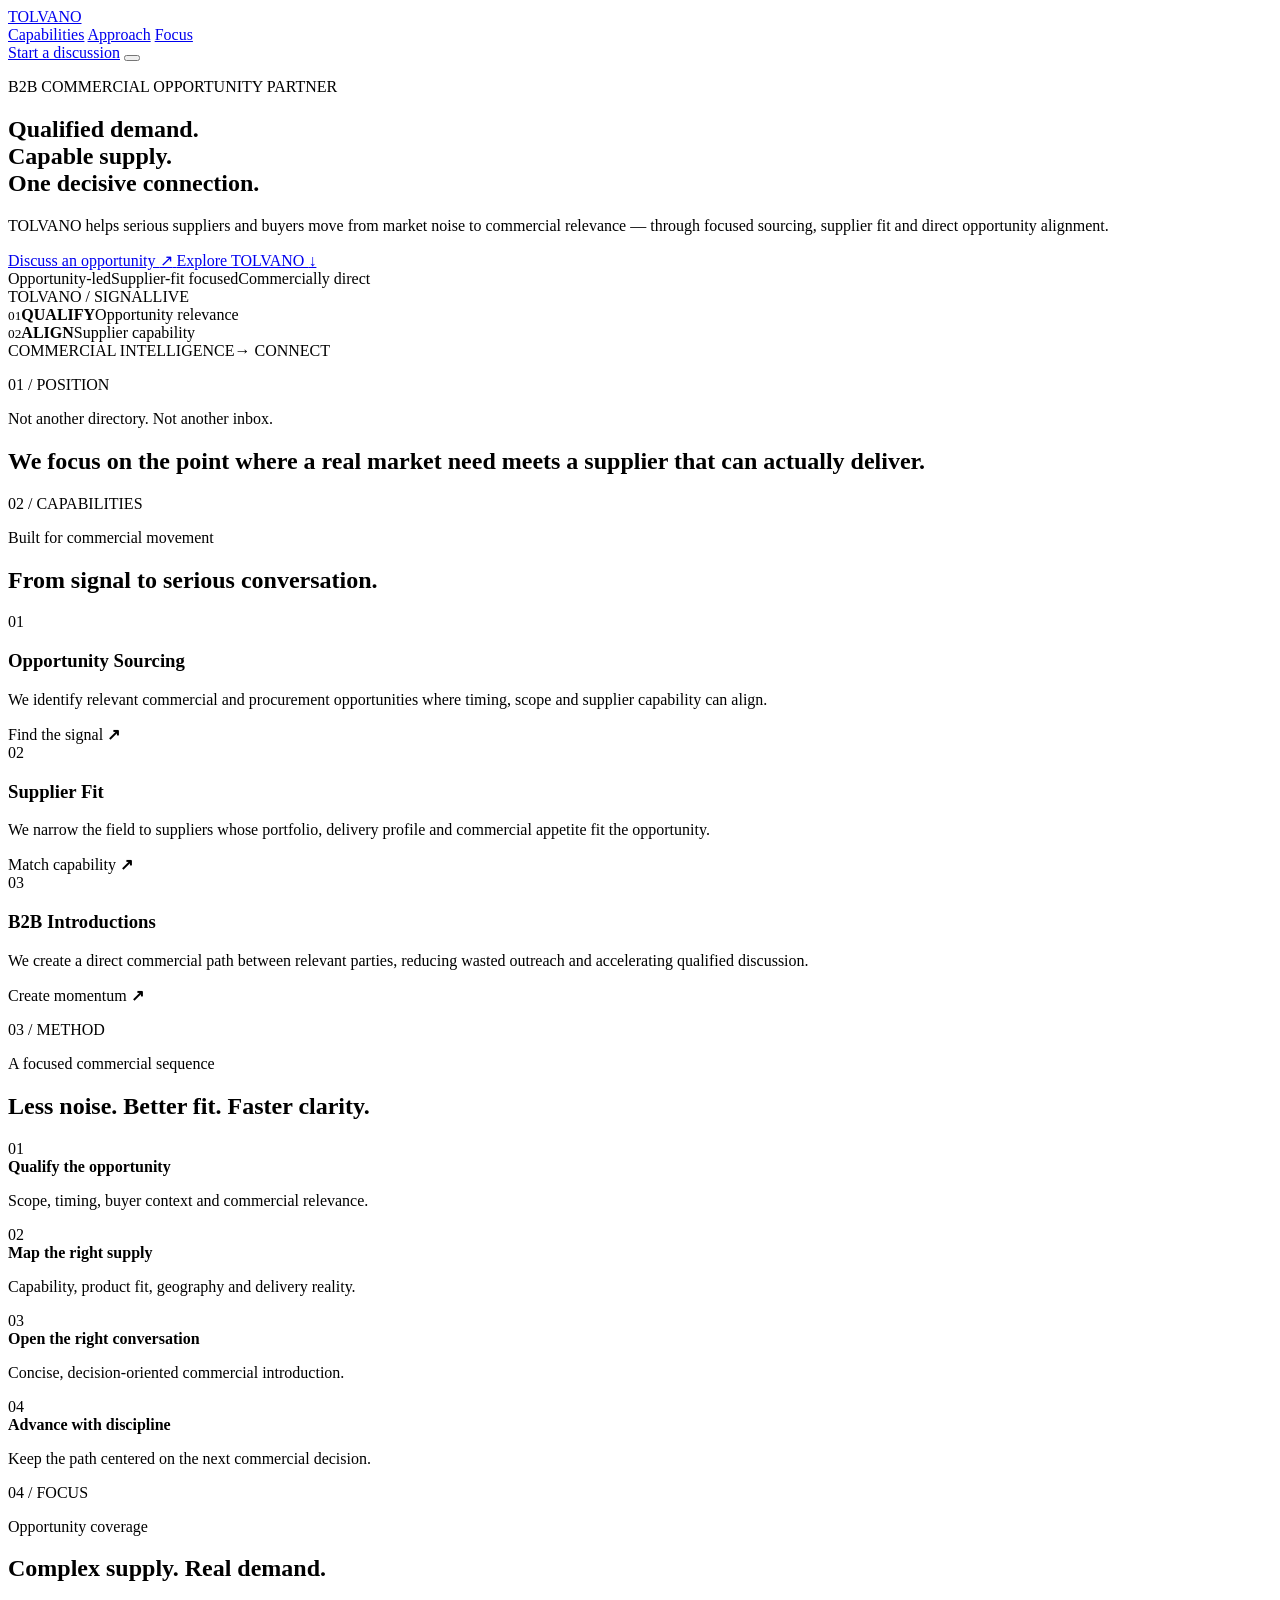
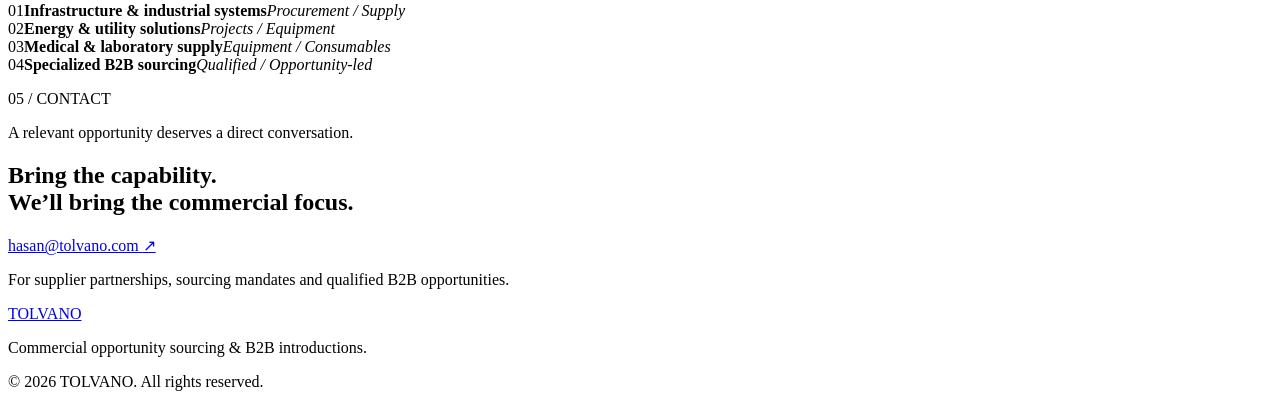
==== index.html @ 8903b470 "Launch TOLVANO premium B2B landing page" ====
<!doctype html>
<html lang="en">
<head>
  <meta charset="utf-8" />
  <meta name="viewport" content="width=device-width, initial-scale=1" />
  <meta name="theme-color" content="#0b0c0d" />
  <meta name="description" content="TOLVANO connects qualified commercial opportunities with capable suppliers through focused sourcing, supplier fit and direct B2B introductions." />
  <meta property="og:title" content="TOLVANO — Qualified Demand. Capable Supply." />
  <meta property="og:description" content="Focused B2B sourcing, commercial introductions and opportunity alignment for serious suppliers and buyers." />
  <meta property="og:type" content="website" />
  <meta property="og:url" content="https://tolvano.com/" />
  <meta name="twitter:card" content="summary" />
  <title>TOLVANO — Qualified Demand. Capable Supply.</title>
  <link rel="icon" href="favicon.svg" type="image/svg+xml" />
  <link rel="stylesheet" href="styles.css" />
</head>
<body>
  <div class="noise" aria-hidden="true"></div>
  <div class="cursor-glow" aria-hidden="true"></div>

  <header class="site-header" id="top">
    <a class="brand" href="#top" aria-label="TOLVANO home">
      <span class="brand-mark" aria-hidden="true"><span></span><span></span></span>
      <span class="brand-word">TOLVANO</span>
    </a>
    <nav class="nav" aria-label="Primary navigation">
      <a href="#capabilities">Capabilities</a>
      <a href="#approach">Approach</a>
      <a href="#focus">Focus</a>
    </nav>
    <a class="header-cta" href="mailto:hasan@tolvano.com?subject=Commercial%20Discussion%20with%20TOLVANO">Start a discussion</a>
    <button class="menu-toggle" type="button" aria-label="Open menu" aria-expanded="false"><span></span><span></span></button>
  </header>

  <main>
    <section class="hero section-shell">
      <div class="hero-grid" aria-hidden="true"></div>
      <div class="hero-orbit orbit-one" aria-hidden="true"></div>
      <div class="hero-orbit orbit-two" aria-hidden="true"></div>
      <div class="hero-copy reveal">
        <p class="eyebrow"><span class="signal"></span> B2B COMMERCIAL OPPORTUNITY PARTNER</p>
        <h1>Qualified demand.<br /><span>Capable supply.</span><br />One decisive connection.</h1>
        <p class="hero-lead">TOLVANO helps serious suppliers and buyers move from market noise to commercial relevance — through focused sourcing, supplier fit and direct opportunity alignment.</p>
        <div class="hero-actions">
          <a class="btn btn-primary" href="mailto:hasan@tolvano.com?subject=Commercial%20Opportunity%20with%20TOLVANO">
            Discuss an opportunity
            <span aria-hidden="true">↗</span>
          </a>
          <a class="btn btn-ghost" href="#capabilities">Explore TOLVANO <span aria-hidden="true">↓</span></a>
        </div>
        <div class="trust-line" aria-label="TOLVANO principles">
          <span>Opportunity-led</span><i></i><span>Supplier-fit focused</span><i></i><span>Commercially direct</span>
        </div>
      </div>

      <div class="hero-visual reveal delay-one" aria-hidden="true">
        <div class="visual-frame">
          <div class="frame-label top"><span>TOLVANO / SIGNAL</span><span>LIVE</span></div>
          <div class="sphere">
            <div class="sphere-ring ring-a"></div>
            <div class="sphere-ring ring-b"></div>
            <div class="sphere-core"></div>
            <span class="node node-a"></span><span class="node node-b"></span><span class="node node-c"></span>
          </div>
          <div class="connection-line line-a"></div>
          <div class="connection-line line-b"></div>
          <div class="signal-card card-a"><small>01</small><strong>QUALIFY</strong><span>Opportunity relevance</span></div>
          <div class="signal-card card-b"><small>02</small><strong>ALIGN</strong><span>Supplier capability</span></div>
          <div class="frame-label bottom"><span>COMMERCIAL INTELLIGENCE</span><span>→ CONNECT</span></div>
        </div>
      </div>
    </section>

    <section class="statement section-shell reveal">
      <p class="section-index">01 / POSITION</p>
      <div class="statement-copy">
        <p class="kicker">Not another directory. Not another inbox.</p>
        <h2>We focus on the point where a real market need meets a supplier that can actually deliver.</h2>
      </div>
    </section>

    <section class="capabilities section-shell" id="capabilities">
      <div class="section-heading reveal">
        <p class="section-index">02 / CAPABILITIES</p>
        <div>
          <p class="kicker">Built for commercial movement</p>
          <h2>From signal to serious conversation.</h2>
        </div>
      </div>
      <div class="capability-grid">
        <article class="capability-card reveal">
          <span class="card-num">01</span>
          <div class="icon icon-radar" aria-hidden="true"><span></span></div>
          <h3>Opportunity Sourcing</h3>
          <p>We identify relevant commercial and procurement opportunities where timing, scope and supplier capability can align.</p>
          <span class="card-link">Find the signal <b>↗</b></span>
        </article>
        <article class="capability-card reveal delay-one">
          <span class="card-num">02</span>
          <div class="icon icon-fit" aria-hidden="true"><span></span><span></span></div>
          <h3>Supplier Fit</h3>
          <p>We narrow the field to suppliers whose portfolio, delivery profile and commercial appetite fit the opportunity.</p>
          <span class="card-link">Match capability <b>↗</b></span>
        </article>
        <article class="capability-card reveal delay-two">
          <span class="card-num">03</span>
          <div class="icon icon-link" aria-hidden="true"><span></span><span></span></div>
          <h3>B2B Introductions</h3>
          <p>We create a direct commercial path between relevant parties, reducing wasted outreach and accelerating qualified discussion.</p>
          <span class="card-link">Create momentum <b>↗</b></span>
        </article>
      </div>
    </section>

    <section class="approach section-shell" id="approach">
      <div class="approach-panel reveal">
        <div class="section-heading compact">
          <p class="section-index">03 / METHOD</p>
          <div>
            <p class="kicker">A focused commercial sequence</p>
            <h2>Less noise. Better fit. Faster clarity.</h2>
          </div>
        </div>
        <div class="steps">
          <div class="step"><span>01</span><div><strong>Qualify the opportunity</strong><p>Scope, timing, buyer context and commercial relevance.</p></div></div>
          <div class="step"><span>02</span><div><strong>Map the right supply</strong><p>Capability, product fit, geography and delivery reality.</p></div></div>
          <div class="step"><span>03</span><div><strong>Open the right conversation</strong><p>Concise, decision-oriented commercial introduction.</p></div></div>
          <div class="step"><span>04</span><div><strong>Advance with discipline</strong><p>Keep the path centered on the next commercial decision.</p></div></div>
        </div>
      </div>
    </section>

    <section class="focus section-shell" id="focus">
      <div class="section-heading reveal">
        <p class="section-index">04 / FOCUS</p>
        <div>
          <p class="kicker">Opportunity coverage</p>
          <h2>Complex supply. Real demand.</h2>
        </div>
      </div>
      <div class="focus-list reveal">
        <div class="focus-row"><span>01</span><strong>Infrastructure & industrial systems</strong><em>Procurement / Supply</em></div>
        <div class="focus-row"><span>02</span><strong>Energy & utility solutions</strong><em>Projects / Equipment</em></div>
        <div class="focus-row"><span>03</span><strong>Medical & laboratory supply</strong><em>Equipment / Consumables</em></div>
        <div class="focus-row"><span>04</span><strong>Specialized B2B sourcing</strong><em>Qualified / Opportunity-led</em></div>
      </div>
    </section>

    <section class="cta-section section-shell reveal">
      <div class="cta-panel">
        <div class="cta-glow" aria-hidden="true"></div>
        <p class="section-index">05 / CONTACT</p>
        <p class="kicker">A relevant opportunity deserves a direct conversation.</p>
        <h2>Bring the capability.<br /><span>We’ll bring the commercial focus.</span></h2>
        <div class="cta-bottom">
          <a class="btn btn-primary large" href="mailto:hasan@tolvano.com?subject=Commercial%20Discussion%20with%20TOLVANO">hasan@tolvano.com <span aria-hidden="true">↗</span></a>
          <p>For supplier partnerships, sourcing mandates and qualified B2B opportunities.</p>
        </div>
      </div>
    </section>
  </main>

  <footer class="site-footer section-shell">
    <a class="brand footer-brand" href="#top"><span class="brand-mark" aria-hidden="true"><span></span><span></span></span><span class="brand-word">TOLVANO</span></a>
    <p>Commercial opportunity sourcing & B2B introductions.</p>
    <p>© <span id="year">2026</span> TOLVANO. All rights reserved.</p>
  </footer>

  <script src="script.js"></script>
</body>
</html>
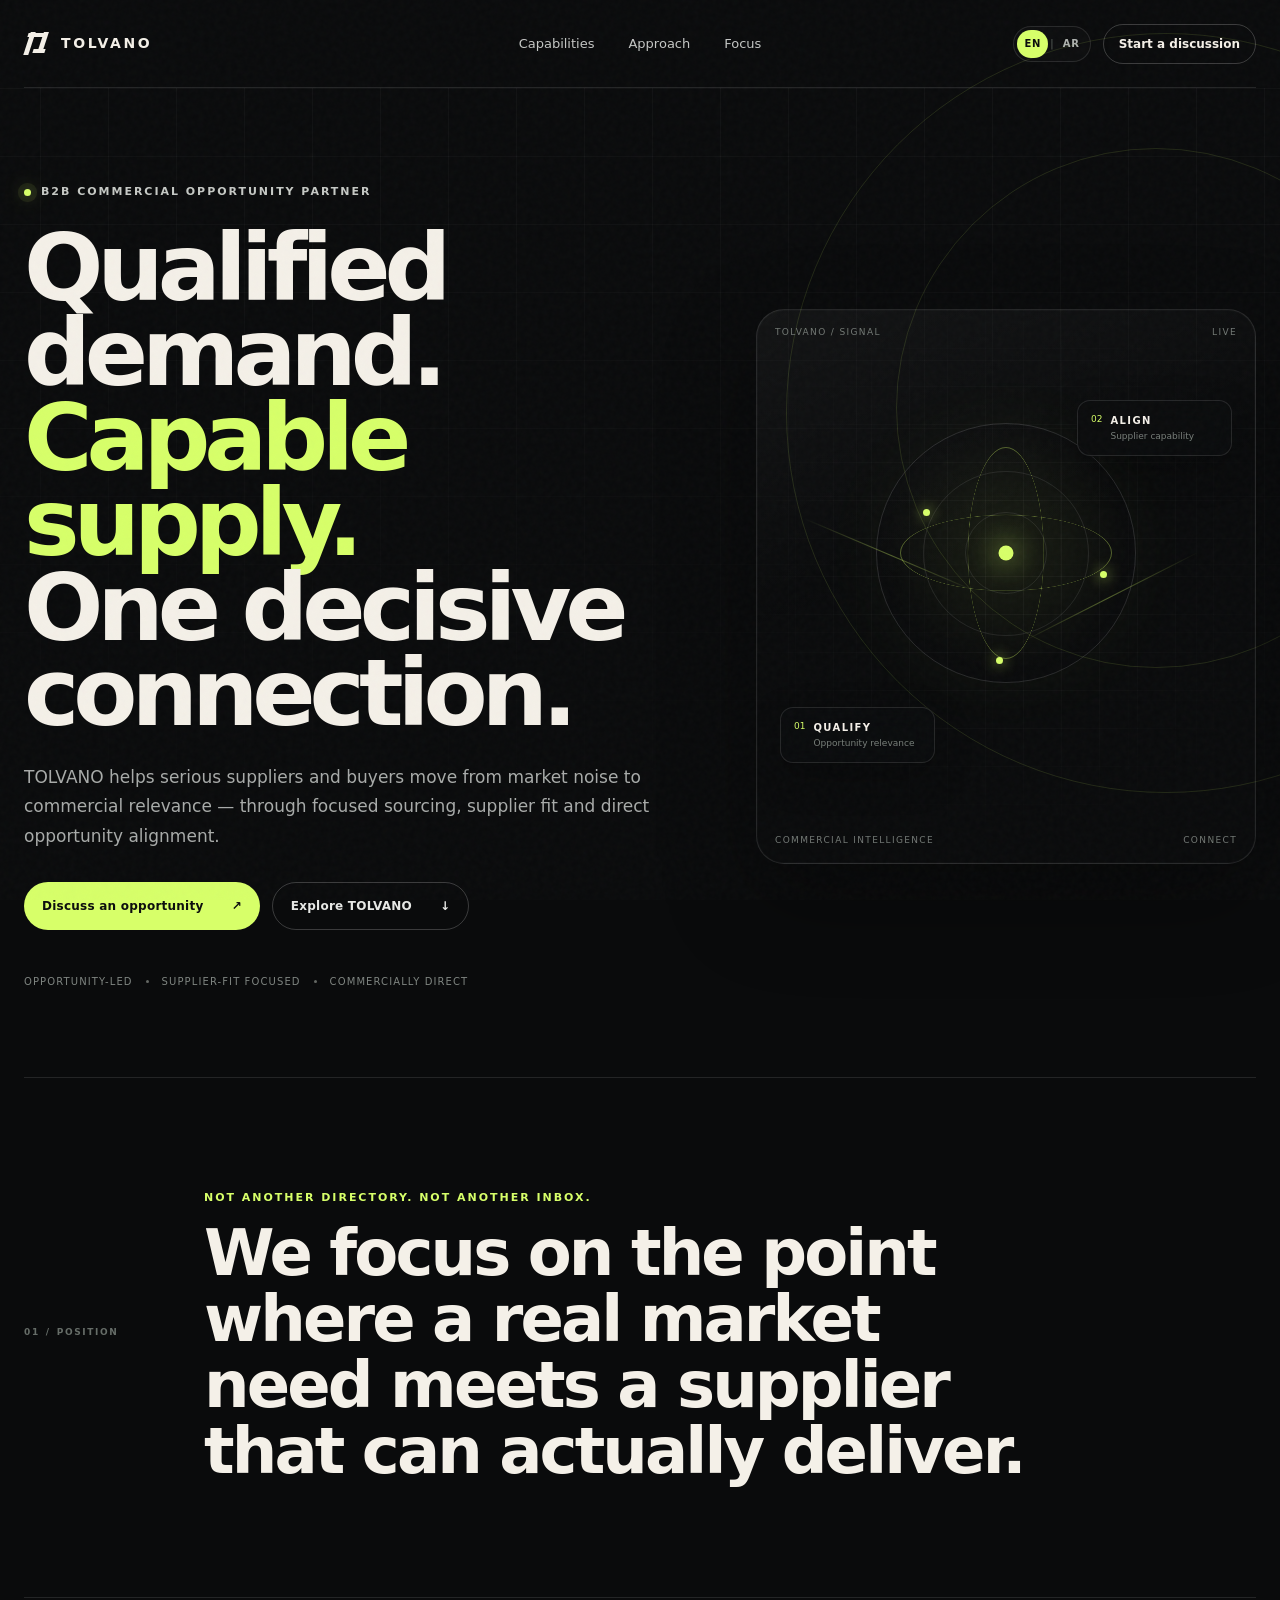
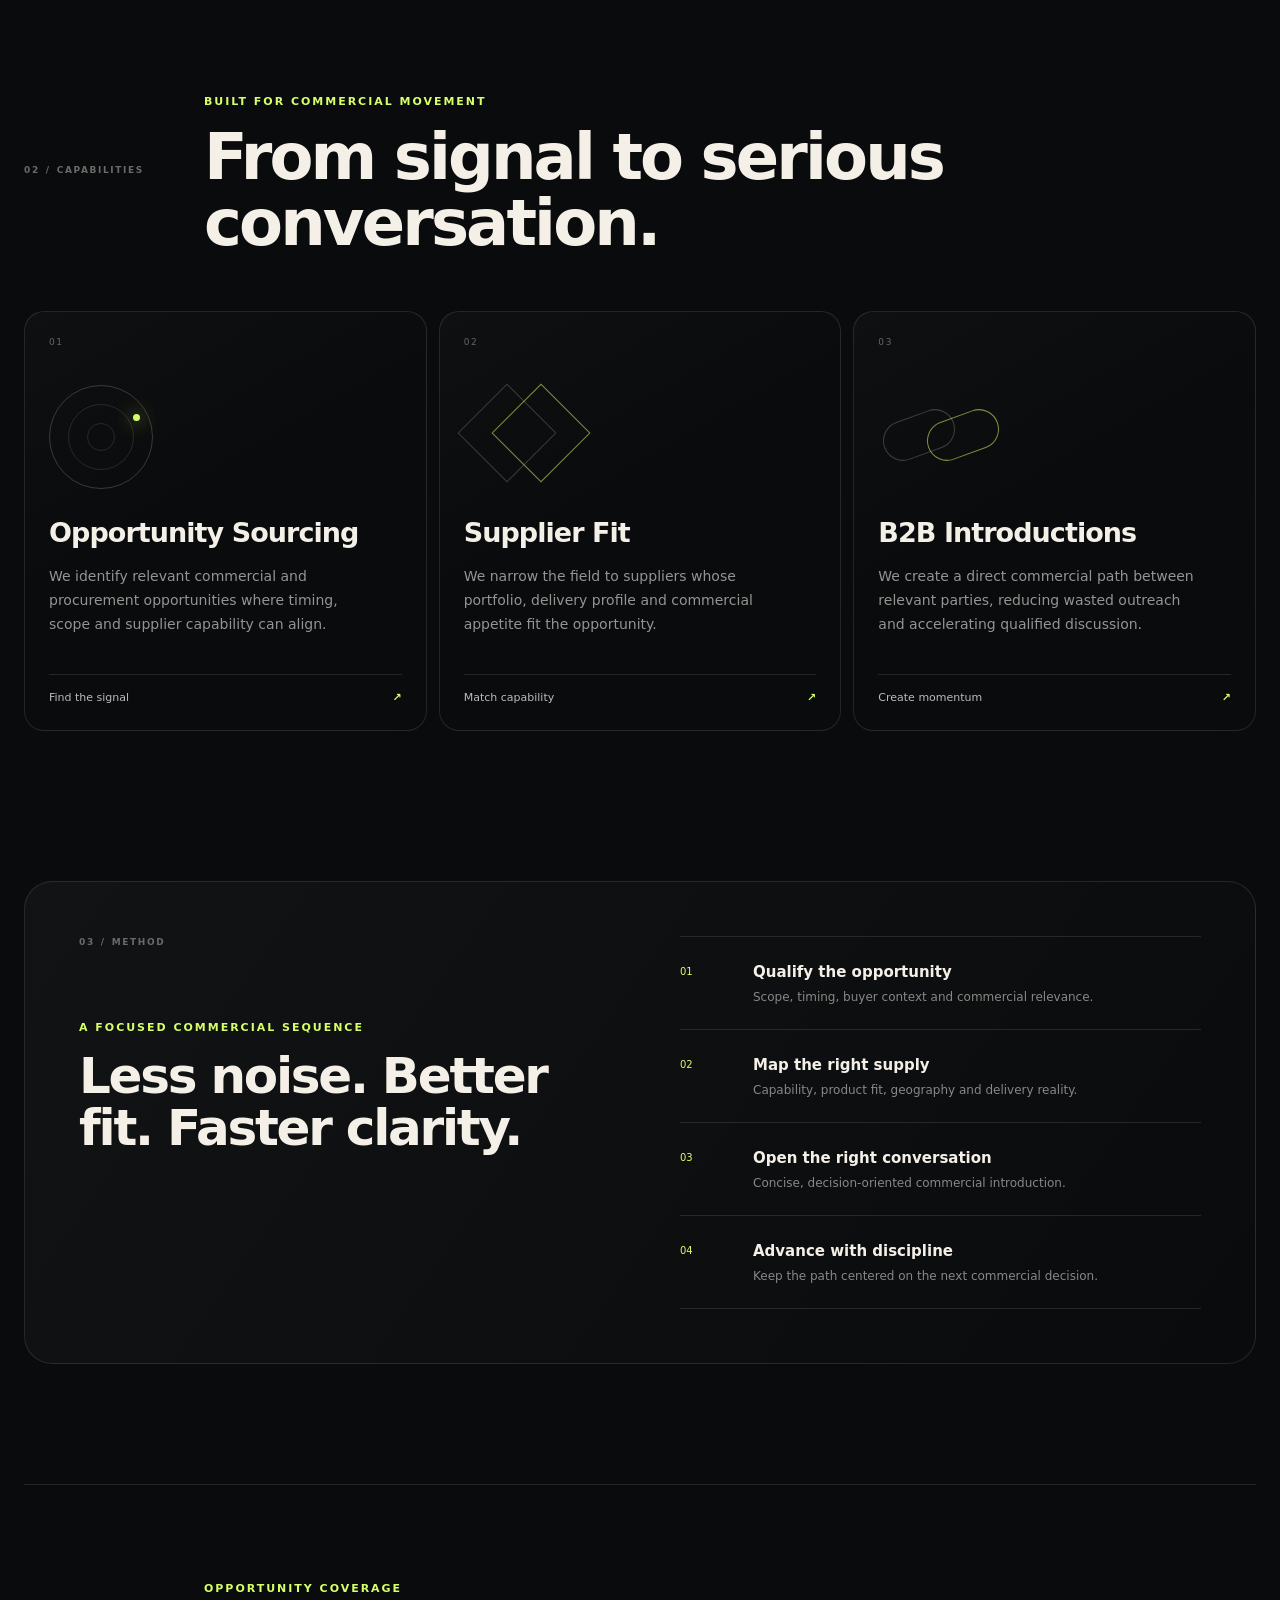
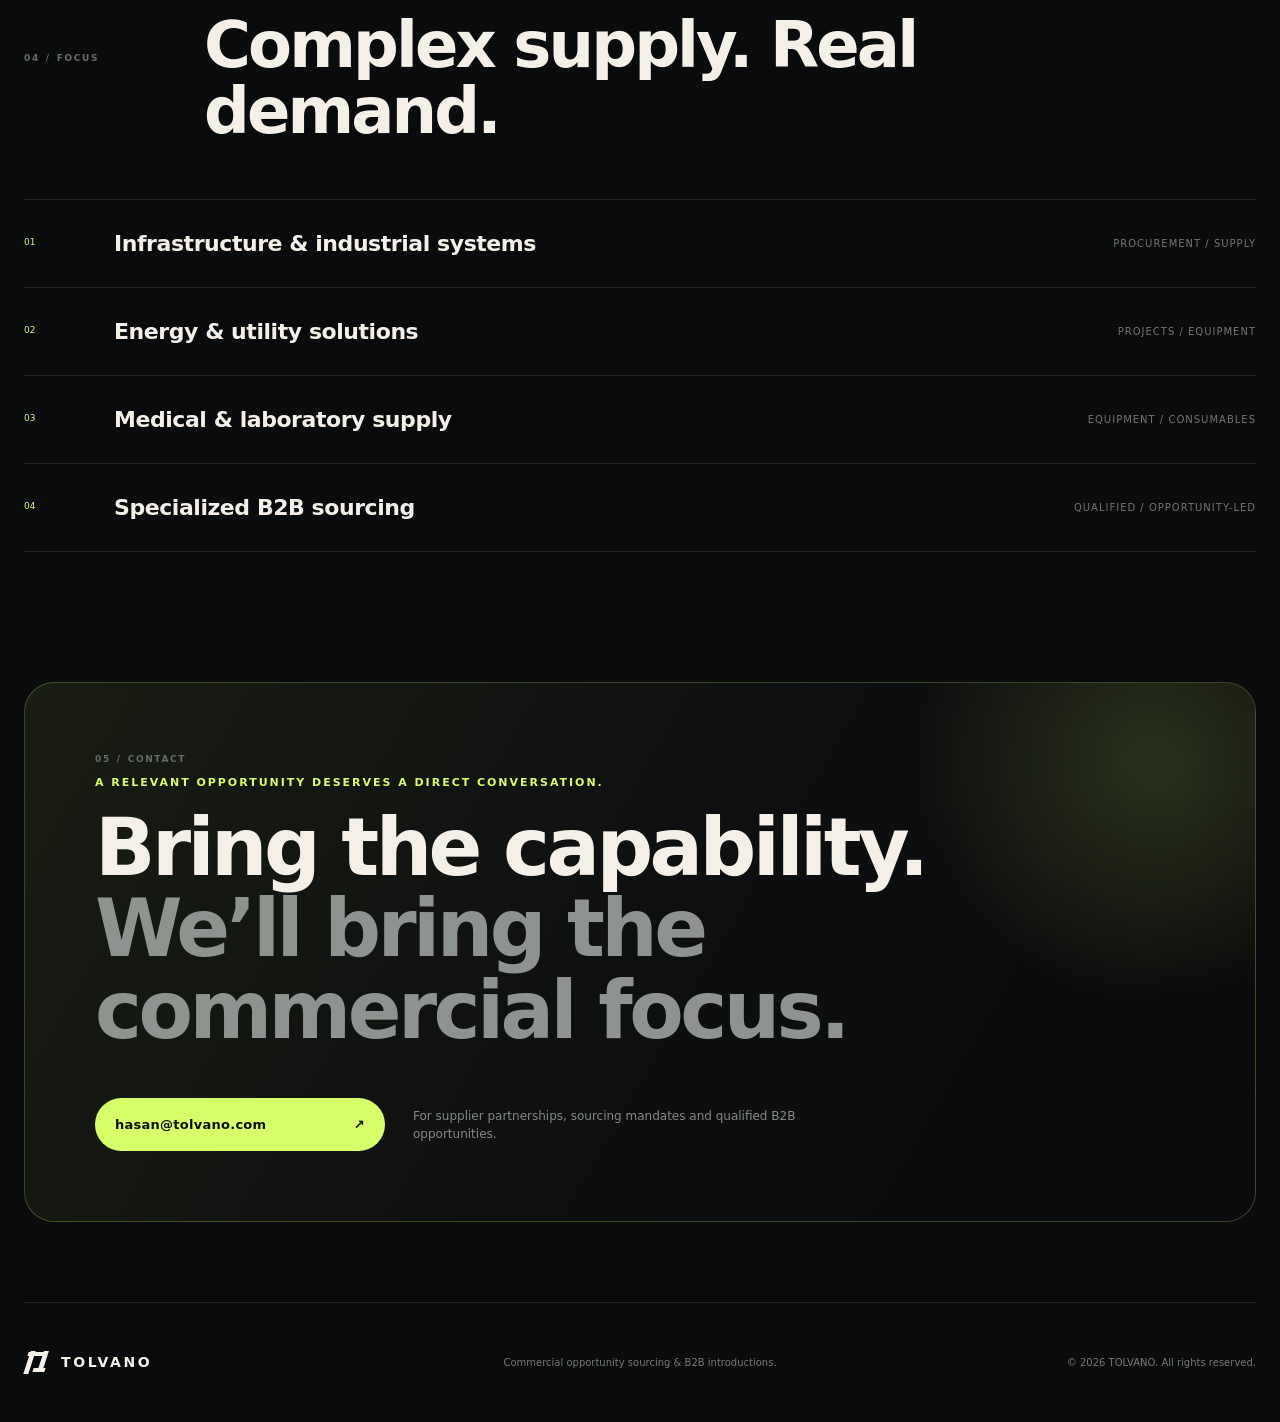
==== commit 2ba66678: "Add polished Arabic and English site support" ====
--- a/index.html
+++ b/index.html
@@ -1,35 +1,71 @@
 <!doctype html>
-<html lang="en">
+<html lang="en" dir="ltr">
 <head>
   <meta charset="utf-8" />
   <meta name="viewport" content="width=device-width, initial-scale=1" />
   <meta name="theme-color" content="#0b0c0d" />
+  <meta name="color-scheme" content="dark" />
+  <meta name="application-name" content="TOLVANO" />
+  <meta name="language" content="en" />
   <meta name="description" content="TOLVANO connects qualified commercial opportunities with capable suppliers through focused sourcing, supplier fit and direct B2B introductions." />
   <meta property="og:title" content="TOLVANO — Qualified Demand. Capable Supply." />
   <meta property="og:description" content="Focused B2B sourcing, commercial introductions and opportunity alignment for serious suppliers and buyers." />
   <meta property="og:type" content="website" />
   <meta property="og:url" content="https://tolvano.com/" />
+  <meta property="og:locale" content="en_US" />
+  <meta property="og:locale:alternate" content="ar_AR" />
   <meta name="twitter:card" content="summary" />
+  <meta name="twitter:title" content="TOLVANO — Qualified Demand. Capable Supply." />
+  <meta name="twitter:description" content="Focused B2B sourcing, commercial introductions and opportunity alignment for serious suppliers and buyers." />
+  <link rel="canonical" href="https://tolvano.com/" />
+  <link rel="alternate" hreflang="en" href="https://tolvano.com/?lang=en" />
+  <link rel="alternate" hreflang="ar" href="https://tolvano.com/?lang=ar" />
+  <link rel="alternate" hreflang="x-default" href="https://tolvano.com/" />
   <title>TOLVANO — Qualified Demand. Capable Supply.</title>
   <link rel="icon" href="favicon.svg" type="image/svg+xml" />
+  <script>
+    (function () {
+      try {
+        const requestedLanguage = new URLSearchParams(window.location.search).get('lang');
+        const savedLanguage = window.localStorage.getItem('tolvano-language');
+        const language = requestedLanguage === 'ar' || requestedLanguage === 'en'
+          ? requestedLanguage
+          : (savedLanguage === 'ar' || savedLanguage === 'en' ? savedLanguage : 'en');
+        const root = document.documentElement;
+        root.lang = language;
+        root.dir = language === 'ar' ? 'rtl' : 'ltr';
+        root.dataset.language = language;
+      } catch (error) {
+        // English remains the reliable default when storage or URL APIs are unavailable.
+      }
+    }());
+  </script>
   <link rel="stylesheet" href="styles.css" />
 </head>
 <body>
   <div class="noise" aria-hidden="true"></div>
   <div class="cursor-glow" aria-hidden="true"></div>
+  <p class="sr-only" id="language-status" aria-live="polite"></p>
 
   <header class="site-header" id="top">
-    <a class="brand" href="#top" aria-label="TOLVANO home">
+    <a class="brand" href="#top" aria-label="TOLVANO home" data-i18n-aria-label="brand.home">
       <span class="brand-mark" aria-hidden="true"><span></span><span></span></span>
       <span class="brand-word">TOLVANO</span>
     </a>
-    <nav class="nav" aria-label="Primary navigation">
-      <a href="#capabilities">Capabilities</a>
-      <a href="#approach">Approach</a>
-      <a href="#focus">Focus</a>
+    <nav class="nav" id="primary-navigation" aria-label="Primary navigation" data-i18n-aria-label="navigation.primary">
+      <a href="#capabilities" data-i18n="navigation.capabilities">Capabilities</a>
+      <a href="#approach" data-i18n="navigation.approach">Approach</a>
+      <a href="#focus" data-i18n="navigation.focus">Focus</a>
     </nav>
-    <a class="header-cta" href="mailto:hasan@tolvano.com?subject=Commercial%20Discussion%20with%20TOLVANO">Start a discussion</a>
-    <button class="menu-toggle" type="button" aria-label="Open menu" aria-expanded="false"><span></span><span></span></button>
+    <div class="header-actions">
+      <div class="language-switcher" role="group" aria-label="Language selector" data-i18n-aria-label="language.selector">
+        <button class="language-option" type="button" data-language-option="en" aria-pressed="true" lang="en">EN</button>
+        <span class="language-divider" aria-hidden="true">|</span>
+        <button class="language-option" type="button" data-language-option="ar" aria-pressed="false" lang="ar">AR</button>
+      </div>
+      <a class="header-cta" href="mailto:hasan@tolvano.com?subject=Commercial%20Discussion%20with%20TOLVANO" data-i18n-mailto="emailSubjects.header" data-mailto-email="hasan@tolvano.com"><span data-i18n="navigation.contact">Start a discussion</span></a>
+      <button class="menu-toggle" type="button" aria-label="Open menu" aria-expanded="false" aria-controls="primary-navigation" data-menu-toggle><span></span><span></span></button>
+    </div>
   </header>
 
   <main>
@@ -38,24 +74,24 @@
       <div class="hero-orbit orbit-one" aria-hidden="true"></div>
       <div class="hero-orbit orbit-two" aria-hidden="true"></div>
       <div class="hero-copy reveal">
-        <p class="eyebrow"><span class="signal"></span> B2B COMMERCIAL OPPORTUNITY PARTNER</p>
-        <h1>Qualified demand.<br /><span>Capable supply.</span><br />One decisive connection.</h1>
-        <p class="hero-lead">TOLVANO helps serious suppliers and buyers move from market noise to commercial relevance — through focused sourcing, supplier fit and direct opportunity alignment.</p>
+        <p class="eyebrow"><span class="signal" aria-hidden="true"></span><span data-i18n="hero.eyebrow">B2B COMMERCIAL OPPORTUNITY PARTNER</span></p>
+        <h1 data-i18n-html="hero.title">Qualified demand.<br /><span>Capable supply.</span><br />One decisive connection.</h1>
+        <p class="hero-lead" data-i18n="hero.lead">TOLVANO helps serious suppliers and buyers move from market noise to commercial relevance — through focused sourcing, supplier fit and direct opportunity alignment.</p>
         <div class="hero-actions">
-          <a class="btn btn-primary" href="mailto:hasan@tolvano.com?subject=Commercial%20Opportunity%20with%20TOLVANO">
-            Discuss an opportunity
+          <a class="btn btn-primary" href="mailto:hasan@tolvano.com?subject=Commercial%20Opportunity%20with%20TOLVANO" data-i18n-mailto="emailSubjects.opportunity" data-mailto-email="hasan@tolvano.com">
+            <span data-i18n="hero.primaryCta">Discuss an opportunity</span>
             <span aria-hidden="true">↗</span>
           </a>
-          <a class="btn btn-ghost" href="#capabilities">Explore TOLVANO <span aria-hidden="true">↓</span></a>
-        </div>
-        <div class="trust-line" aria-label="TOLVANO principles">
-          <span>Opportunity-led</span><i></i><span>Supplier-fit focused</span><i></i><span>Commercially direct</span>
+          <a class="btn btn-ghost" href="#capabilities"><span data-i18n="hero.secondaryCta">Explore TOLVANO</span> <span aria-hidden="true">↓</span></a>
+        </div>
+        <div class="trust-line" aria-label="TOLVANO principles" data-i18n-aria-label="hero.principles">
+          <span data-i18n="hero.principleOne">Opportunity-led</span><i aria-hidden="true"></i><span data-i18n="hero.principleTwo">Supplier-fit focused</span><i aria-hidden="true"></i><span data-i18n="hero.principleThree">Commercially direct</span>
         </div>
       </div>
 
       <div class="hero-visual reveal delay-one" aria-hidden="true">
         <div class="visual-frame">
-          <div class="frame-label top"><span>TOLVANO / SIGNAL</span><span>LIVE</span></div>
+          <div class="frame-label top"><span data-i18n="visual.signal">TOLVANO / SIGNAL</span><span data-i18n="visual.live">LIVE</span></div>
           <div class="sphere">
             <div class="sphere-ring ring-a"></div>
             <div class="sphere-ring ring-b"></div>
@@ -64,50 +100,50 @@
           </div>
           <div class="connection-line line-a"></div>
           <div class="connection-line line-b"></div>
-          <div class="signal-card card-a"><small>01</small><strong>QUALIFY</strong><span>Opportunity relevance</span></div>
-          <div class="signal-card card-b"><small>02</small><strong>ALIGN</strong><span>Supplier capability</span></div>
-          <div class="frame-label bottom"><span>COMMERCIAL INTELLIGENCE</span><span>→ CONNECT</span></div>
+          <div class="signal-card card-a"><small>01</small><strong data-i18n="visual.qualify">QUALIFY</strong><span data-i18n="visual.relevance">Opportunity relevance</span></div>
+          <div class="signal-card card-b"><small>02</small><strong data-i18n="visual.align">ALIGN</strong><span data-i18n="visual.capability">Supplier capability</span></div>
+          <div class="frame-label bottom"><span data-i18n="visual.intelligence">COMMERCIAL INTELLIGENCE</span><span data-i18n="visual.connect">CONNECT</span></div>
         </div>
       </div>
     </section>
 
     <section class="statement section-shell reveal">
-      <p class="section-index">01 / POSITION</p>
+      <p class="section-index"><bdi>01</bdi><span aria-hidden="true">/</span><span data-i18n="sections.position">POSITION</span></p>
       <div class="statement-copy">
-        <p class="kicker">Not another directory. Not another inbox.</p>
-        <h2>We focus on the point where a real market need meets a supplier that can actually deliver.</h2>
+        <p class="kicker" data-i18n="statement.kicker">Not another directory. Not another inbox.</p>
+        <h2 data-i18n="statement.title">We focus on the point where a real market need meets a supplier that can actually deliver.</h2>
       </div>
     </section>
 
     <section class="capabilities section-shell" id="capabilities">
       <div class="section-heading reveal">
-        <p class="section-index">02 / CAPABILITIES</p>
+        <p class="section-index"><bdi>02</bdi><span aria-hidden="true">/</span><span data-i18n="sections.capabilities">CAPABILITIES</span></p>
         <div>
-          <p class="kicker">Built for commercial movement</p>
-          <h2>From signal to serious conversation.</h2>
+          <p class="kicker" data-i18n="capabilities.kicker">Built for commercial movement</p>
+          <h2 data-i18n="capabilities.title">From signal to serious conversation.</h2>
         </div>
       </div>
       <div class="capability-grid">
         <article class="capability-card reveal">
           <span class="card-num">01</span>
           <div class="icon icon-radar" aria-hidden="true"><span></span></div>
-          <h3>Opportunity Sourcing</h3>
-          <p>We identify relevant commercial and procurement opportunities where timing, scope and supplier capability can align.</p>
-          <span class="card-link">Find the signal <b>↗</b></span>
+          <h3 data-i18n="capabilities.cards.sourcing.title">Opportunity Sourcing</h3>
+          <p data-i18n="capabilities.cards.sourcing.body">We identify relevant commercial and procurement opportunities where timing, scope and supplier capability can align.</p>
+          <span class="card-link"><span data-i18n="capabilities.cards.sourcing.link">Find the signal</span><b aria-hidden="true">↗</b></span>
         </article>
         <article class="capability-card reveal delay-one">
           <span class="card-num">02</span>
           <div class="icon icon-fit" aria-hidden="true"><span></span><span></span></div>
-          <h3>Supplier Fit</h3>
-          <p>We narrow the field to suppliers whose portfolio, delivery profile and commercial appetite fit the opportunity.</p>
-          <span class="card-link">Match capability <b>↗</b></span>
+          <h3 data-i18n="capabilities.cards.fit.title">Supplier Fit</h3>
+          <p data-i18n="capabilities.cards.fit.body">We narrow the field to suppliers whose portfolio, delivery profile and commercial appetite fit the opportunity.</p>
+          <span class="card-link"><span data-i18n="capabilities.cards.fit.link">Match capability</span><b aria-hidden="true">↗</b></span>
         </article>
         <article class="capability-card reveal delay-two">
           <span class="card-num">03</span>
           <div class="icon icon-link" aria-hidden="true"><span></span><span></span></div>
-          <h3>B2B Introductions</h3>
-          <p>We create a direct commercial path between relevant parties, reducing wasted outreach and accelerating qualified discussion.</p>
-          <span class="card-link">Create momentum <b>↗</b></span>
+          <h3 data-i18n="capabilities.cards.introductions.title">B2B Introductions</h3>
+          <p data-i18n="capabilities.cards.introductions.body">We create a direct commercial path between relevant parties, reducing wasted outreach and accelerating qualified discussion.</p>
+          <span class="card-link"><span data-i18n="capabilities.cards.introductions.link">Create momentum</span><b aria-hidden="true">↗</b></span>
         </article>
       </div>
     </section>
@@ -115,55 +151,55 @@
     <section class="approach section-shell" id="approach">
       <div class="approach-panel reveal">
         <div class="section-heading compact">
-          <p class="section-index">03 / METHOD</p>
+          <p class="section-index"><bdi>03</bdi><span aria-hidden="true">/</span><span data-i18n="sections.method">METHOD</span></p>
           <div>
-            <p class="kicker">A focused commercial sequence</p>
-            <h2>Less noise. Better fit. Faster clarity.</h2>
+            <p class="kicker" data-i18n="approach.kicker">A focused commercial sequence</p>
+            <h2 data-i18n="approach.title">Less noise. Better fit. Faster clarity.</h2>
           </div>
         </div>
         <div class="steps">
-          <div class="step"><span>01</span><div><strong>Qualify the opportunity</strong><p>Scope, timing, buyer context and commercial relevance.</p></div></div>
-          <div class="step"><span>02</span><div><strong>Map the right supply</strong><p>Capability, product fit, geography and delivery reality.</p></div></div>
-          <div class="step"><span>03</span><div><strong>Open the right conversation</strong><p>Concise, decision-oriented commercial introduction.</p></div></div>
-          <div class="step"><span>04</span><div><strong>Advance with discipline</strong><p>Keep the path centered on the next commercial decision.</p></div></div>
+          <div class="step"><span>01</span><div><strong data-i18n="approach.steps.qualify.title">Qualify the opportunity</strong><p data-i18n="approach.steps.qualify.body">Scope, timing, buyer context and commercial relevance.</p></div></div>
+          <div class="step"><span>02</span><div><strong data-i18n="approach.steps.map.title">Map the right supply</strong><p data-i18n="approach.steps.map.body">Capability, product fit, geography and delivery reality.</p></div></div>
+          <div class="step"><span>03</span><div><strong data-i18n="approach.steps.open.title">Open the right conversation</strong><p data-i18n="approach.steps.open.body">Concise, decision-oriented commercial introduction.</p></div></div>
+          <div class="step"><span>04</span><div><strong data-i18n="approach.steps.advance.title">Advance with discipline</strong><p data-i18n="approach.steps.advance.body">Keep the path centered on the next commercial decision.</p></div></div>
         </div>
       </div>
     </section>
 
     <section class="focus section-shell" id="focus">
       <div class="section-heading reveal">
-        <p class="section-index">04 / FOCUS</p>
+        <p class="section-index"><bdi>04</bdi><span aria-hidden="true">/</span><span data-i18n="sections.focus">FOCUS</span></p>
         <div>
-          <p class="kicker">Opportunity coverage</p>
-          <h2>Complex supply. Real demand.</h2>
+          <p class="kicker" data-i18n="focus.kicker">Opportunity coverage</p>
+          <h2 data-i18n="focus.title">Complex supply. Real demand.</h2>
         </div>
       </div>
       <div class="focus-list reveal">
-        <div class="focus-row"><span>01</span><strong>Infrastructure & industrial systems</strong><em>Procurement / Supply</em></div>
-        <div class="focus-row"><span>02</span><strong>Energy & utility solutions</strong><em>Projects / Equipment</em></div>
-        <div class="focus-row"><span>03</span><strong>Medical & laboratory supply</strong><em>Equipment / Consumables</em></div>
-        <div class="focus-row"><span>04</span><strong>Specialized B2B sourcing</strong><em>Qualified / Opportunity-led</em></div>
+        <div class="focus-row"><span>01</span><strong data-i18n="focus.rows.infrastructure.title">Infrastructure &amp; industrial systems</strong><em data-i18n="focus.rows.infrastructure.meta">Procurement / Supply</em></div>
+        <div class="focus-row"><span>02</span><strong data-i18n="focus.rows.energy.title">Energy &amp; utility solutions</strong><em data-i18n="focus.rows.energy.meta">Projects / Equipment</em></div>
+        <div class="focus-row"><span>03</span><strong data-i18n="focus.rows.medical.title">Medical &amp; laboratory supply</strong><em data-i18n="focus.rows.medical.meta">Equipment / Consumables</em></div>
+        <div class="focus-row"><span>04</span><strong data-i18n="focus.rows.specialized.title">Specialized B2B sourcing</strong><em data-i18n="focus.rows.specialized.meta">Qualified / Opportunity-led</em></div>
       </div>
     </section>
 
     <section class="cta-section section-shell reveal">
       <div class="cta-panel">
         <div class="cta-glow" aria-hidden="true"></div>
-        <p class="section-index">05 / CONTACT</p>
-        <p class="kicker">A relevant opportunity deserves a direct conversation.</p>
-        <h2>Bring the capability.<br /><span>We’ll bring the commercial focus.</span></h2>
+        <p class="section-index"><bdi>05</bdi><span aria-hidden="true">/</span><span data-i18n="sections.contact">CONTACT</span></p>
+        <p class="kicker" data-i18n="cta.kicker">A relevant opportunity deserves a direct conversation.</p>
+        <h2 data-i18n-html="cta.title">Bring the capability.<br /><span>We’ll bring the commercial focus.</span></h2>
         <div class="cta-bottom">
-          <a class="btn btn-primary large" href="mailto:hasan@tolvano.com?subject=Commercial%20Discussion%20with%20TOLVANO">hasan@tolvano.com <span aria-hidden="true">↗</span></a>
-          <p>For supplier partnerships, sourcing mandates and qualified B2B opportunities.</p>
+          <a class="btn btn-primary large" href="mailto:hasan@tolvano.com?subject=Commercial%20Discussion%20with%20TOLVANO" data-i18n-mailto="emailSubjects.footer" data-mailto-email="hasan@tolvano.com"><span>hasan@tolvano.com</span> <span aria-hidden="true">↗</span></a>
+          <p data-i18n="cta.body">For supplier partnerships, sourcing mandates and qualified B2B opportunities.</p>
         </div>
       </div>
     </section>
   </main>
 
   <footer class="site-footer section-shell">
-    <a class="brand footer-brand" href="#top"><span class="brand-mark" aria-hidden="true"><span></span><span></span></span><span class="brand-word">TOLVANO</span></a>
-    <p>Commercial opportunity sourcing & B2B introductions.</p>
-    <p>© <span id="year">2026</span> TOLVANO. All rights reserved.</p>
+    <a class="brand footer-brand" href="#top" aria-label="TOLVANO home" data-i18n-aria-label="brand.home"><span class="brand-mark" aria-hidden="true"><span></span><span></span></span><span class="brand-word">TOLVANO</span></a>
+    <p data-i18n="footer.description">Commercial opportunity sourcing &amp; B2B introductions.</p>
+    <p><span>© </span><span id="year">2026</span><span> TOLVANO. </span><span data-i18n="footer.rights">All rights reserved.</span></p>
   </footer>
 
   <script src="script.js"></script>
--- a/styles.css
+++ b/styles.css
@@ -0,0 +1,156 @@
+:root{
+  --bg:#0a0b0c;
+  --bg-soft:#111315;
+  --panel:#131619;
+  --line:rgba(255,255,255,.11);
+  --line-strong:rgba(255,255,255,.2);
+  --text:#f4f0e8;
+  --muted:#a8aba9;
+  --accent:#d7ff69;
+  --accent-soft:rgba(215,255,105,.13);
+  --max:1240px;
+  --radius:24px;
+  --ease:cubic-bezier(.2,.75,.2,1);
+  --font-sans:Inter,ui-sans-serif,system-ui,-apple-system,BlinkMacSystemFont,"Segoe UI",sans-serif;
+  --font-arabic:"Noto Sans Arabic","IBM Plex Sans Arabic",Tahoma,"Segoe UI",Arial,sans-serif;
+}
+
+*{box-sizing:border-box}
+html{scroll-behavior:smooth;overflow-x:hidden}
+body{margin:0;background:var(--bg);color:var(--text);font-family:var(--font-sans);line-height:1.5;overflow-x:hidden;-webkit-tap-highlight-color:transparent}
+html[dir="rtl"] body{font-family:var(--font-arabic);text-align:start}
+a{color:inherit;text-decoration:none}
+button{font:inherit}
+button, a{touch-action:manipulation}
+::selection{background:var(--accent);color:#0a0b0c}
+:focus-visible{outline:2px solid var(--accent);outline-offset:4px}
+
+.sr-only{position:absolute;width:1px;height:1px;padding:0;margin:-1px;overflow:hidden;clip:rect(0,0,0,0);white-space:nowrap;border:0}
+.noise{position:fixed;inset:0;pointer-events:none;opacity:.04;z-index:30;background-image:url("data:image/svg+xml,%3Csvg viewBox='0 0 180 180' xmlns='http://www.w3.org/2000/svg'%3E%3Cfilter id='n'%3E%3CfeTurbulence type='fractalNoise' baseFrequency='.9' numOctaves='4' stitchTiles='stitch'/%3E%3C/filter%3E%3Crect width='100%25' height='100%25' filter='url(%23n)' opacity='.7'/%3E%3C/svg%3E")}
+.cursor-glow{position:fixed;width:420px;height:420px;border-radius:50%;pointer-events:none;background:radial-gradient(circle,rgba(215,255,105,.08),transparent 68%);transform:translate(-50%,-50%);z-index:0;opacity:0;transition:opacity .3s ease}
+.section-shell{width:min(calc(100% - 48px),var(--max));margin-inline:auto;position:relative;z-index:1}
+
+.site-header{height:88px;display:grid;grid-template-columns:1fr auto 1fr;align-items:center;width:min(calc(100% - 48px),var(--max));margin-inline:auto;border-bottom:1px solid var(--line);position:relative;z-index:20}
+.brand{display:inline-flex;align-items:center;gap:12px;width:max-content}
+.brand-word{font-weight:800;letter-spacing:.19em;font-size:14px}
+.brand-mark{width:25px;height:25px;position:relative;display:grid;place-items:center}
+.brand-mark:before,.brand-mark:after,.brand-mark span{content:"";position:absolute;background:var(--text);transform:skewX(-18deg)}
+.brand-mark:before{width:5px;height:23px;inset-inline-start:3px;top:1px}.brand-mark:after{width:5px;height:18px;inset-inline-end:3px;top:1px}.brand-mark span:first-child{height:4px;width:17px;top:2px;inset-inline-start:4px}.brand-mark span:last-child{height:4px;width:12px;bottom:3px;inset-inline-end:4px}
+.nav{display:flex;gap:34px;color:#c5c7c5;font-size:13px}
+.nav a{transition:color .2s ease}.nav a:hover{color:var(--text)}
+.header-actions{display:flex;align-items:center;justify-self:end;gap:12px}
+.language-switcher{display:inline-flex;align-items:center;gap:2px;padding:3px;border:1px solid var(--line);border-radius:999px;background:rgba(255,255,255,.015);direction:ltr}
+.language-option{min-width:31px;height:28px;padding:0 7px;border:0;border-radius:999px;background:transparent;color:#aeb2ae;font-size:10px;font-weight:800;letter-spacing:.08em;cursor:pointer;transition:background .2s ease,color .2s ease,transform .2s var(--ease)}
+.language-option:hover{color:var(--text)}
+.language-option[aria-pressed="true"]{background:var(--accent);color:#0a0b0c}
+.language-option:active{transform:scale(.95)}
+.language-divider{color:#59605a;font-size:10px;line-height:1}
+.header-cta{border:1px solid var(--line-strong);padding:10px 15px;border-radius:999px;font-size:12px;font-weight:700;transition:.25s ease}.header-cta:hover{border-color:var(--accent);background:var(--accent-soft)}
+.menu-toggle{display:none;background:none;border:0;color:white;padding:0;width:32px;height:32px;position:relative;cursor:pointer}.menu-toggle span{position:absolute;inset-inline-start:4px;width:24px;height:1px;background:white;transition:transform .2s var(--ease),top .2s var(--ease)}.menu-toggle span:first-child{top:11px}.menu-toggle span:last-child{top:19px}
+
+.hero{min-height:760px;padding:96px 0 88px;display:grid;grid-template-columns:1.08fr .92fr;align-items:center;gap:56px}
+.hero-grid{position:absolute;inset:0 -120px;background-image:linear-gradient(rgba(255,255,255,.032) 1px,transparent 1px),linear-gradient(90deg,rgba(255,255,255,.032) 1px,transparent 1px);background-size:68px 68px;mask-image:linear-gradient(to bottom,black,transparent 84%);z-index:-2}
+.hero-orbit{position:absolute;border:1px solid rgba(215,255,105,.12);border-radius:50%;z-index:-1}.orbit-one{width:520px;height:520px;inset-inline-end:-160px;top:60px}.orbit-two{width:760px;height:760px;inset-inline-end:-290px;top:-55px}
+.eyebrow,.kicker{font-size:11px;letter-spacing:.18em;text-transform:uppercase;color:#c6c9c5;font-weight:700}.eyebrow{display:flex;align-items:center;gap:10px;margin:0 0 24px}.signal{width:7px;height:7px;border-radius:50%;background:var(--accent);box-shadow:0 0 0 6px rgba(215,255,105,.08),0 0 18px rgba(215,255,105,.6)}
+h1,h2,h3,p{margin-top:0}
+h1{font-size:clamp(56px,7.3vw,102px);line-height:.91;letter-spacing:-.065em;margin-bottom:28px;font-weight:720;max-width:930px}
+h1 span{color:var(--accent)}
+.hero-lead{max-width:660px;color:var(--muted);font-size:17px;line-height:1.75;margin-bottom:30px}
+.hero-actions{display:flex;flex-wrap:wrap;gap:12px}.btn{display:inline-flex;align-items:center;justify-content:space-between;gap:28px;padding:14px 18px;border-radius:999px;font-size:12px;font-weight:800;letter-spacing:.02em;transition:transform .25s var(--ease),background .25s ease,border-color .25s ease}.btn:hover{transform:translateY(-2px)}.btn-primary{background:var(--accent);color:#0d0f0e;min-width:220px}.btn-ghost{border:1px solid var(--line-strong);color:#e7e8e5}.btn-ghost:hover{border-color:#777}
+.trust-line{display:flex;align-items:center;gap:13px;margin-top:44px;color:#7f8581;font-size:10px;letter-spacing:.11em;text-transform:uppercase}.trust-line i{width:3px;height:3px;border-radius:50%;background:#646864;flex:none}
+.hero-visual{display:flex;justify-content:flex-end}.visual-frame{width:min(100%,500px);aspect-ratio:.9;border:1px solid var(--line);border-radius:28px;position:relative;overflow:hidden;background:radial-gradient(circle at 50% 43%,rgba(215,255,105,.08),transparent 32%),linear-gradient(160deg,rgba(255,255,255,.04),transparent 45%);box-shadow:inset 0 0 0 1px rgba(255,255,255,.02),0 35px 90px rgba(0,0,0,.35)}
+.visual-frame:before{content:"";position:absolute;inset:0;background-image:linear-gradient(rgba(255,255,255,.045) 1px,transparent 1px),linear-gradient(90deg,rgba(255,255,255,.045) 1px,transparent 1px);background-size:38px 38px;mask-image:radial-gradient(circle at 50% 45%,black,transparent 78%)}
+.frame-label{position:absolute;inset-inline:18px;display:flex;justify-content:space-between;color:#737975;font-size:9px;letter-spacing:.15em}.frame-label.top{top:16px}.frame-label.bottom{bottom:16px}
+.sphere{width:260px;height:260px;position:absolute;left:50%;top:44%;transform:translate(-50%,-50%);border:1px solid rgba(255,255,255,.13);border-radius:50%;box-shadow:0 0 70px rgba(215,255,105,.04)}.sphere:before,.sphere:after{content:"";position:absolute;inset:18%;border:1px solid rgba(255,255,255,.09);border-radius:50%}.sphere:after{inset:34%}
+.sphere-ring{position:absolute;inset:9%;border:1px solid rgba(215,255,105,.35);border-radius:50%}.ring-a{transform:rotateX(69deg)}.ring-b{transform:rotateY(69deg)}.sphere-core{position:absolute;width:15px;height:15px;left:50%;top:50%;transform:translate(-50%,-50%);border-radius:50%;background:var(--accent);box-shadow:0 0 28px rgba(215,255,105,.95)}
+.node{position:absolute;width:7px;height:7px;background:var(--accent);border-radius:50%;box-shadow:0 0 14px var(--accent)}.node-a{left:18%;top:33%}.node-b{right:11%;top:57%}.node-c{left:46%;bottom:7%}
+.connection-line{position:absolute;height:1px;background:linear-gradient(90deg,transparent,var(--accent),transparent);opacity:.35;transform-origin:left center}.line-a{width:190px;inset-inline-start:47px;top:208px;transform:rotate(23deg)}.line-b{width:205px;inset-inline-end:33px;top:334px;transform:rotate(-27deg)}
+.signal-card{position:absolute;width:155px;padding:12px 13px;border:1px solid var(--line);border-radius:13px;background:rgba(11,13,14,.82);backdrop-filter:blur(12px);display:grid;grid-template-columns:auto 1fr;column-gap:8px;row-gap:2px;box-shadow:0 14px 38px rgba(0,0,0,.22)}.signal-card small{grid-row:1/3;color:var(--accent);font-size:9px}.signal-card strong{font-size:10px;letter-spacing:.14em}.signal-card span{font-size:9px;color:#777e79}.card-a{inset-inline-start:23px;bottom:100px}.card-b{inset-inline-end:23px;top:90px}
+
+.statement{padding:112px 0;display:grid;grid-template-columns:180px 1fr;border-top:1px solid var(--line)}.section-index{display:flex;align-items:center;gap:6px;font-size:9px;letter-spacing:.18em;color:#666d68;font-weight:700}.statement-copy{max-width:860px}.kicker{color:var(--accent);margin-bottom:15px}.statement h2,.section-heading h2,.cta-panel h2{font-size:clamp(38px,5vw,70px);line-height:1.03;letter-spacing:-.045em;font-weight:620;margin-bottom:0}
+.capabilities{padding:96px 0 120px;border-top:1px solid var(--line)}.section-heading{display:grid;grid-template-columns:180px 1fr;margin-bottom:54px}.section-heading>div{max-width:880px}.capability-grid{display:grid;grid-template-columns:repeat(3,1fr);gap:12px}.capability-card{min-height:420px;padding:24px;border:1px solid var(--line);border-radius:20px;background:linear-gradient(150deg,rgba(255,255,255,.025),transparent 55%);position:relative;display:flex;flex-direction:column;transition:transform .35s var(--ease),border-color .35s ease,background .35s ease}.capability-card:hover{transform:translateY(-7px);border-color:rgba(215,255,105,.38);background:linear-gradient(150deg,rgba(215,255,105,.06),transparent 58%)}.card-num{font-size:9px;letter-spacing:.18em;color:#626964}.capability-card h3{font-size:27px;letter-spacing:-.035em;margin:24px 0 12px}.capability-card p{font-size:14px;line-height:1.7;color:#919692;max-width:330px}.card-link{margin-top:auto;font-size:11px;color:#b9bdb9;display:flex;justify-content:space-between;border-top:1px solid var(--line);padding-top:15px}.card-link b{color:var(--accent)}
+.icon{height:104px;margin-top:35px;position:relative}.icon-radar{width:104px;border:1px solid rgba(255,255,255,.18);border-radius:50%}.icon-radar:before,.icon-radar:after{content:"";position:absolute;border:1px solid rgba(255,255,255,.11);border-radius:50%}.icon-radar:before{inset:18px}.icon-radar:after{inset:37px}.icon-radar span{position:absolute;width:7px;height:7px;background:var(--accent);border-radius:50%;right:12px;top:28px;box-shadow:0 0 18px var(--accent)}
+.icon-fit span{position:absolute;width:70px;height:70px;border:1px solid rgba(255,255,255,.18);transform:rotate(45deg);top:13px}.icon-fit span:first-child{inset-inline-start:8px}.icon-fit span:last-child{inset-inline-start:42px;border-color:rgba(215,255,105,.55)}
+.icon-link span{position:absolute;width:74px;height:40px;border:1px solid rgba(255,255,255,.2);border-radius:999px;top:30px;transform:rotate(-20deg)}.icon-link span:first-child{inset-inline-start:4px}.icon-link span:last-child{inset-inline-start:48px;border-color:rgba(215,255,105,.55)}
+.approach{padding:30px 0 120px}.approach-panel{border:1px solid var(--line);border-radius:28px;padding:54px;background:linear-gradient(125deg,rgba(255,255,255,.035),rgba(255,255,255,.005));display:grid;grid-template-columns:1fr 1fr;gap:80px}.section-heading.compact{display:block;margin:0}.section-heading.compact .section-index{margin-bottom:70px}.section-heading.compact h2{font-size:50px}.steps{border-top:1px solid var(--line)}.step{display:grid;grid-template-columns:55px 1fr;gap:18px;padding:23px 0;border-bottom:1px solid var(--line)}.step>span{font-size:10px;color:var(--accent);padding-top:4px}.step strong{font-size:15px}.step p{font-size:12px;color:#848a85;margin:4px 0 0}
+.focus{padding:96px 0 130px;border-top:1px solid var(--line)}.focus-list{border-top:1px solid var(--line)}.focus-row{display:grid;grid-template-columns:70px 1fr auto;align-items:center;gap:20px;padding:27px 0;border-bottom:1px solid var(--line);transition:padding .3s var(--ease),background .3s ease}.focus-row:hover{padding-inline:12px;background:rgba(255,255,255,.018)}.focus-row>span{font-size:9px;color:var(--accent)}.focus-row strong{font-size:22px;letter-spacing:-.02em;font-weight:560}.focus-row em{font-style:normal;font-size:10px;letter-spacing:.1em;text-transform:uppercase;color:#707672}
+.cta-section{padding-bottom:80px}.cta-panel{position:relative;overflow:hidden;border:1px solid rgba(215,255,105,.23);border-radius:30px;padding:70px;background:linear-gradient(120deg,rgba(215,255,105,.075),rgba(255,255,255,.02) 50%,transparent);min-height:500px;display:flex;flex-direction:column;justify-content:center}.cta-glow{position:absolute;width:540px;height:540px;border-radius:50%;inset-inline-end:-170px;top:-190px;background:radial-gradient(circle,rgba(215,255,105,.16),transparent 65%);filter:blur(10px)}.cta-panel h2{font-size:clamp(50px,6.2vw,82px);position:relative}.cta-panel h2 span{color:#8d938e}.cta-bottom{display:flex;align-items:center;gap:28px;margin-top:46px;position:relative}.btn.large{font-size:13px;padding:17px 20px;min-width:290px}.cta-bottom p{max-width:390px;color:#848a85;font-size:12px;margin:0}
+.site-footer{border-top:1px solid var(--line);min-height:120px;display:grid;grid-template-columns:1fr 1fr 1fr;align-items:center;color:#747a75;font-size:10px}.site-footer p{margin:0}.site-footer p:nth-child(2){text-align:center}.site-footer p:last-child{text-align:end}.footer-brand{color:var(--text)}
+.reveal{opacity:0;transform:translateY(24px);transition:opacity .8s var(--ease),transform .8s var(--ease)}.reveal.visible{opacity:1;transform:none}.delay-one{transition-delay:.12s}.delay-two{transition-delay:.22s}
+
+html[dir="rtl"] .eyebrow,
+html[dir="rtl"] .kicker,
+html[dir="rtl"] .section-index,
+html[dir="rtl"] .trust-line,
+html[dir="rtl"] .frame-label,
+html[dir="rtl"] .signal-card strong,
+html[dir="rtl"] .card-num,
+html[dir="rtl"] .focus-row em{letter-spacing:0;text-transform:none}
+html[dir="rtl"] h1{font-size:clamp(50px,6.5vw,90px);line-height:1.08;letter-spacing:-.035em}
+html[dir="rtl"] .statement h2,
+html[dir="rtl"] .section-heading h2,
+html[dir="rtl"] .cta-panel h2{line-height:1.18;letter-spacing:-.025em}
+html[dir="rtl"] .hero-lead{line-height:1.9}
+html[dir="rtl"] .capability-card h3,
+html[dir="rtl"] .focus-row strong{letter-spacing:-.018em}
+html[dir="rtl"] .capability-card p,
+html[dir="rtl"] .step p{line-height:1.9}
+html[dir="rtl"] .trust-line{font-size:11px}
+html[dir="rtl"] .line-a{transform-origin:right center;transform:rotate(-23deg)}
+html[dir="rtl"] .line-b{transform-origin:left center;transform:rotate(27deg)}
+
+@media (max-width:1020px){
+  .site-header{grid-template-columns:1fr auto}
+  .nav{display:none}
+  .header-cta{display:none}
+  .menu-toggle{display:block}
+  .menu-toggle.open span:first-child{transform:rotate(45deg);top:15px}
+  .menu-toggle.open span:last-child{transform:rotate(-45deg);top:15px}
+  .nav.mobile-open{display:flex;position:absolute;top:88px;inset-inline:0;background:#0c0e0f;border-bottom:1px solid var(--line);padding:22px 0;flex-direction:column;gap:20px}
+  .hero{grid-template-columns:1fr;padding-top:78px}
+  .hero-copy{max-width:830px}
+  .hero-visual{justify-content:flex-start}
+  .visual-frame{max-width:570px}
+  .capability-grid{grid-template-columns:1fr}
+  .capability-card{min-height:340px}
+  .approach-panel{grid-template-columns:1fr;gap:55px}
+  .section-heading.compact .section-index{margin-bottom:38px}
+}
+
+@media (max-width:700px){
+  .section-shell,.site-header{width:min(calc(100% - 28px),var(--max))}
+  .site-header{height:74px}
+  .header-actions{gap:8px}
+  .language-option{min-width:29px;height:27px;padding:0 6px;font-size:9px}
+  .nav.mobile-open{top:74px}
+  .hero{padding:62px 0 72px;min-height:auto;gap:54px}
+  .hero h1{font-size:clamp(48px,14vw,72px)}
+  .hero-lead{font-size:15px}
+  .trust-line{flex-wrap:wrap;gap:9px 12px}
+  .hero-visual{display:none}
+  .statement,.section-heading{grid-template-columns:1fr;gap:22px}
+  .statement{padding:78px 0}
+  .capabilities,.focus{padding:78px 0}
+  .capability-card{min-height:370px}
+  .approach{padding-bottom:80px}
+  .approach-panel{padding:28px 22px}
+  .section-heading.compact h2{font-size:40px}
+  .focus-row{grid-template-columns:42px 1fr;gap:12px}
+  .focus-row em{grid-column:2}
+  .focus-row strong{font-size:18px}
+  .cta-panel{padding:44px 22px;min-height:470px}
+  .cta-bottom{align-items:flex-start;flex-direction:column}
+  .btn.large{min-width:0;width:100%}
+  .site-footer{grid-template-columns:1fr;gap:14px;padding:30px 0}
+  .site-footer p:nth-child(2),.site-footer p:last-child{text-align:start}
+  .cursor-glow{display:none}
+  html[dir="rtl"] .hero h1{font-size:clamp(42px,12.5vw,64px);line-height:1.14}
+  html[dir="rtl"] .section-heading h2,
+  html[dir="rtl"] .statement h2{font-size:clamp(36px,10vw,50px)}
+}
+
+@media (prefers-reduced-motion:reduce){
+  html{scroll-behavior:auto}
+  .reveal{opacity:1;transform:none;transition:none}
+  .capability-card,.btn,.language-option,.menu-toggle span{transition:none}
+}
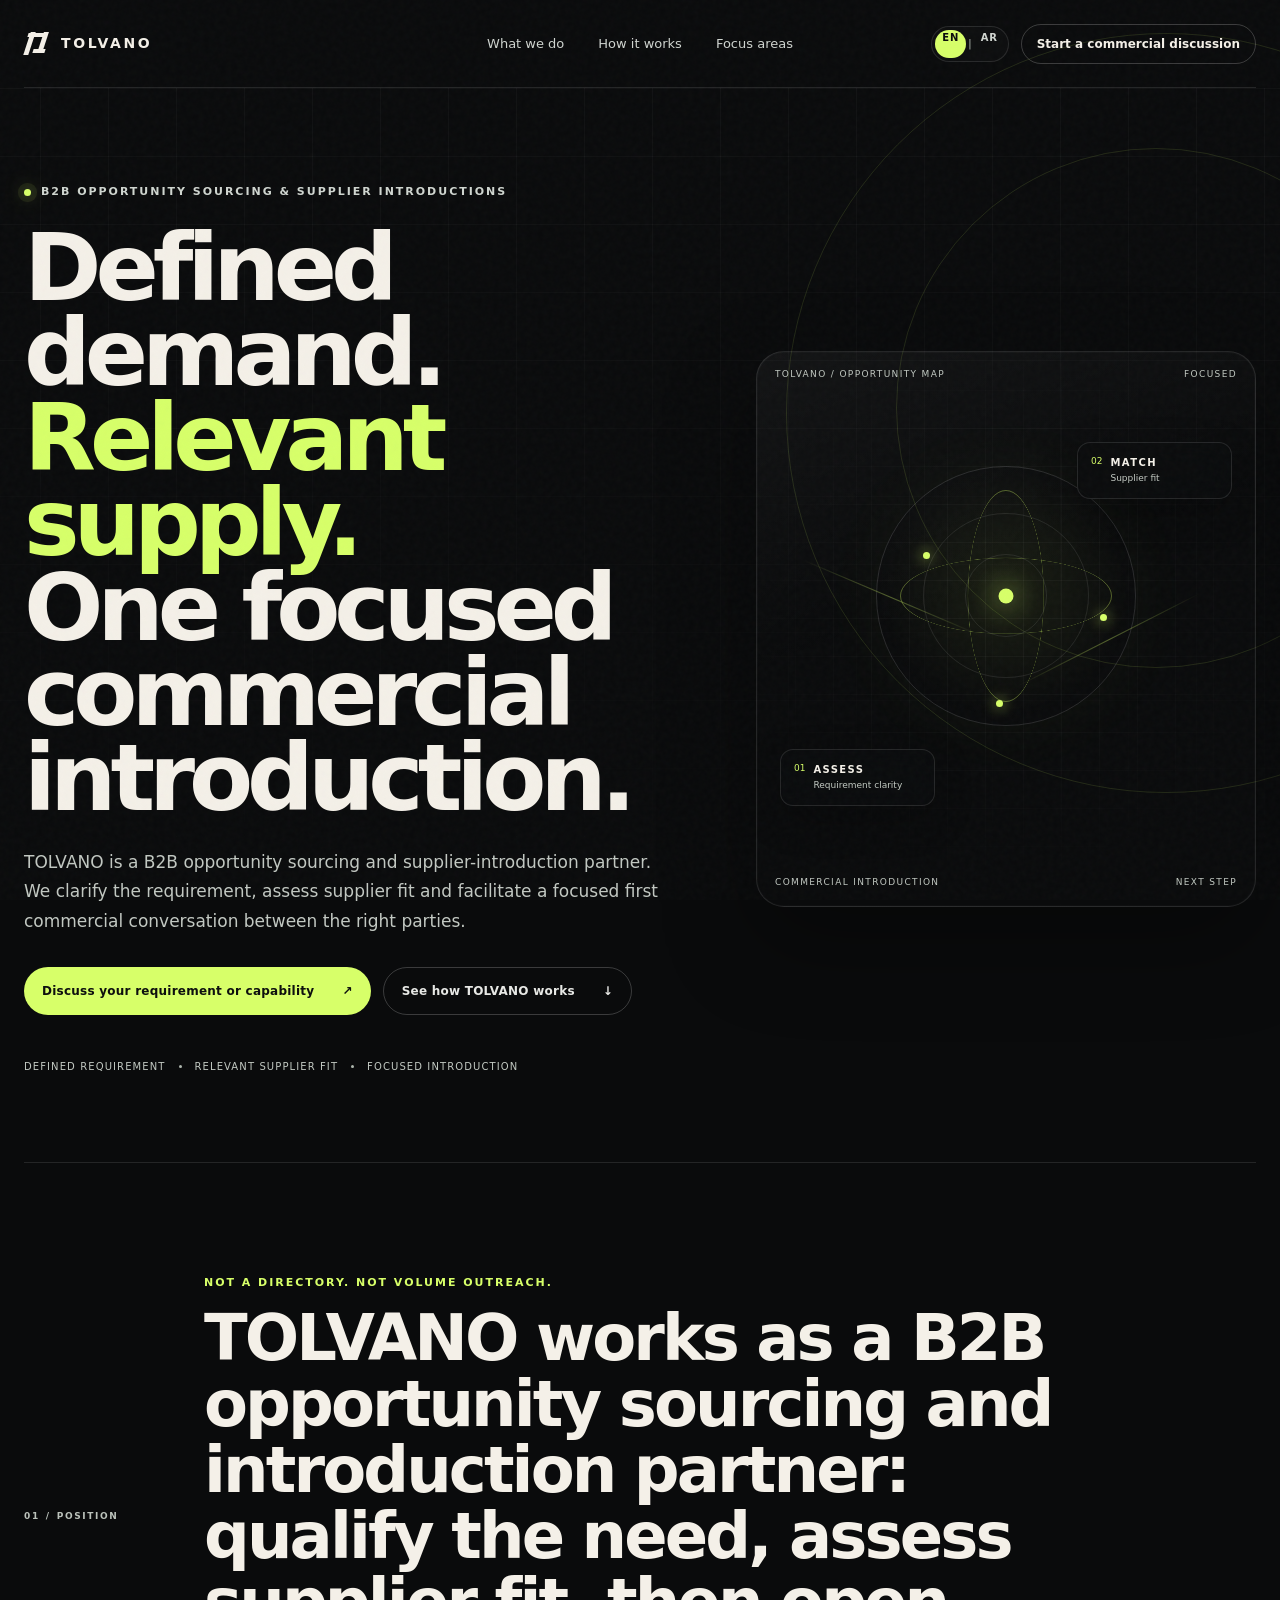
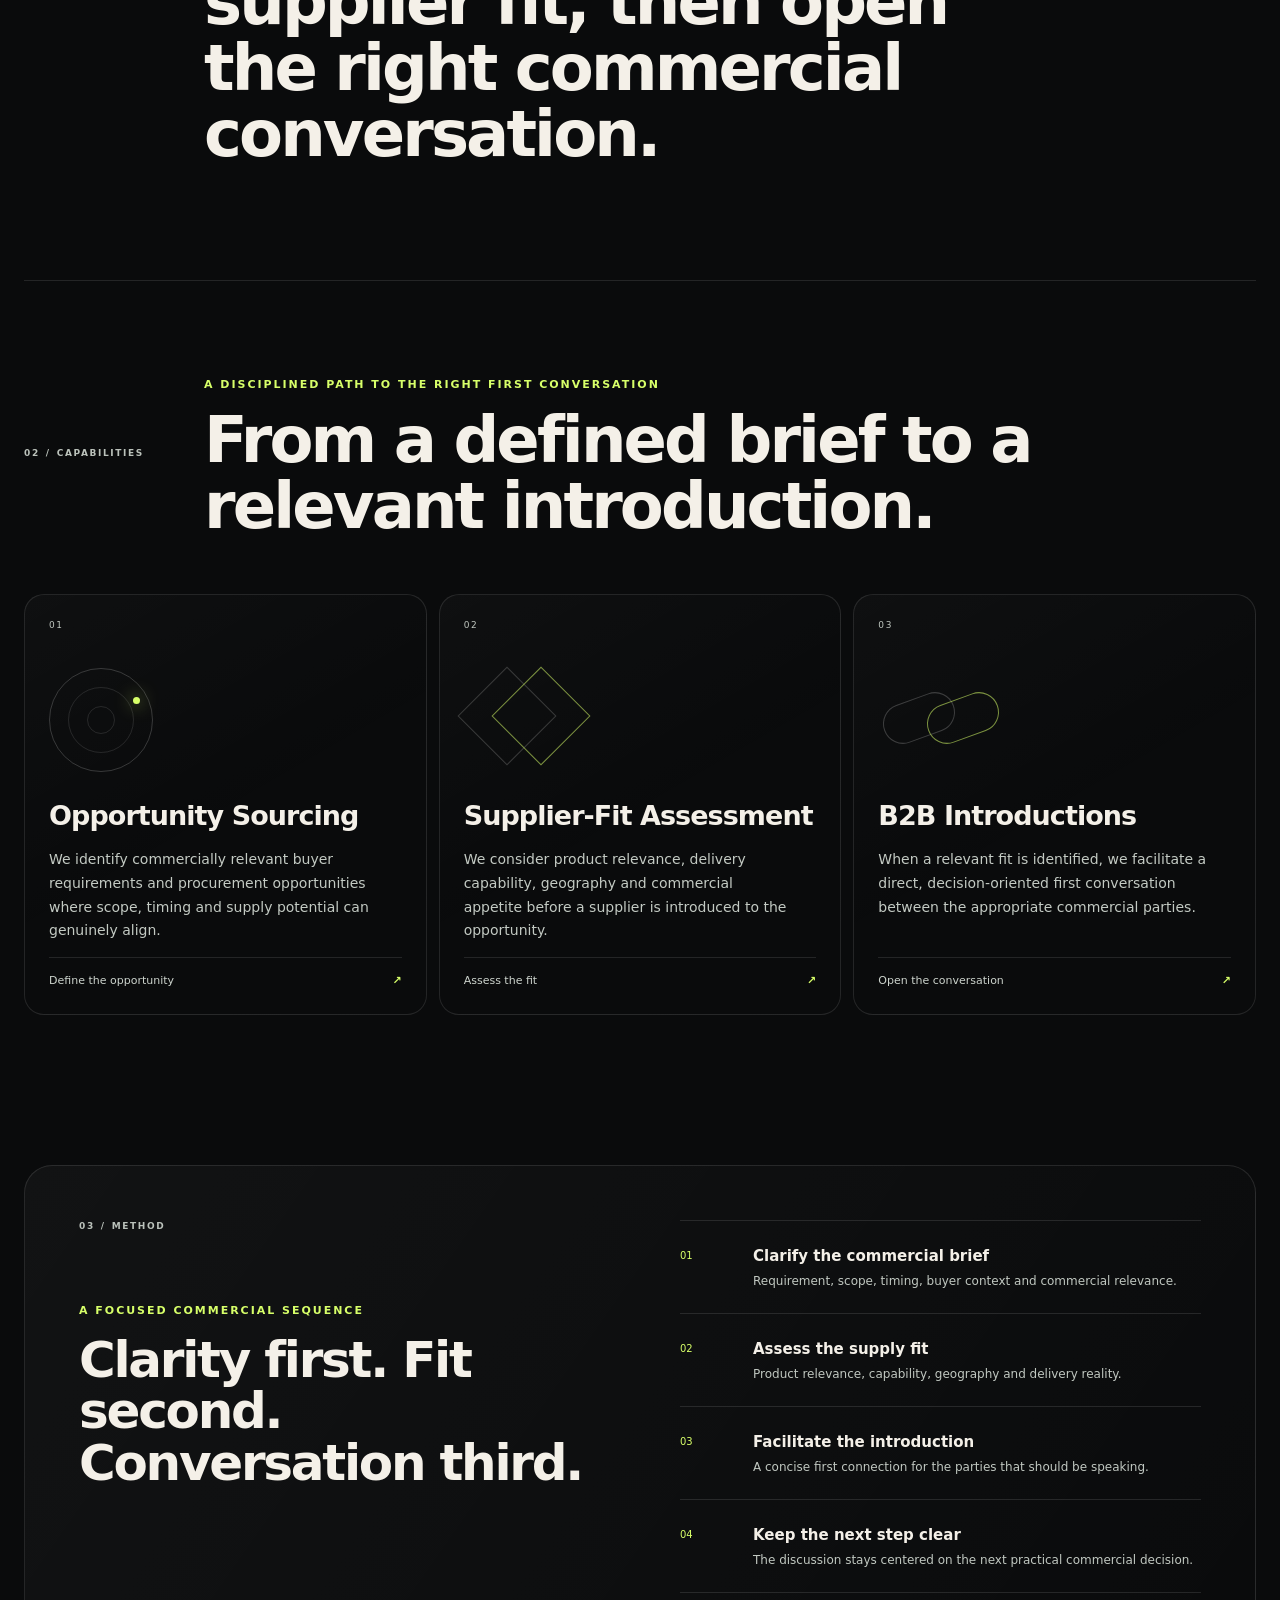
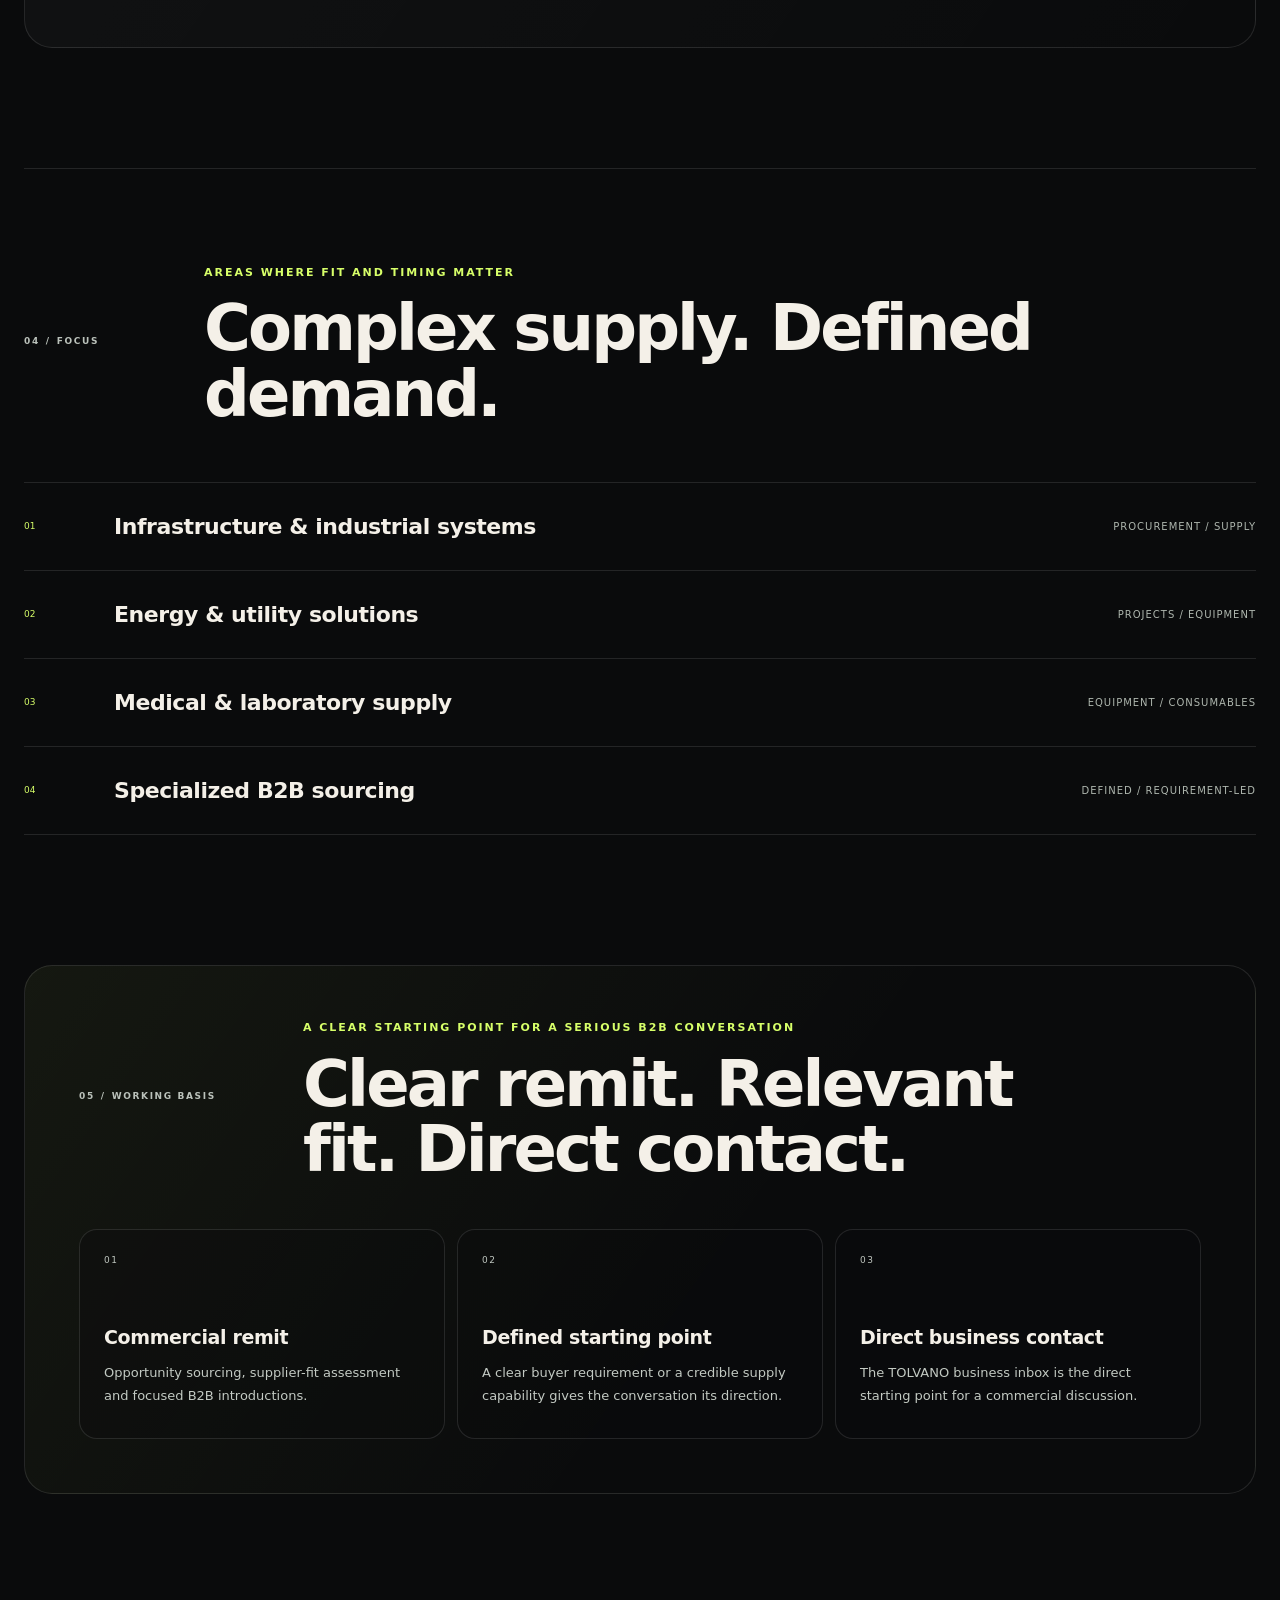
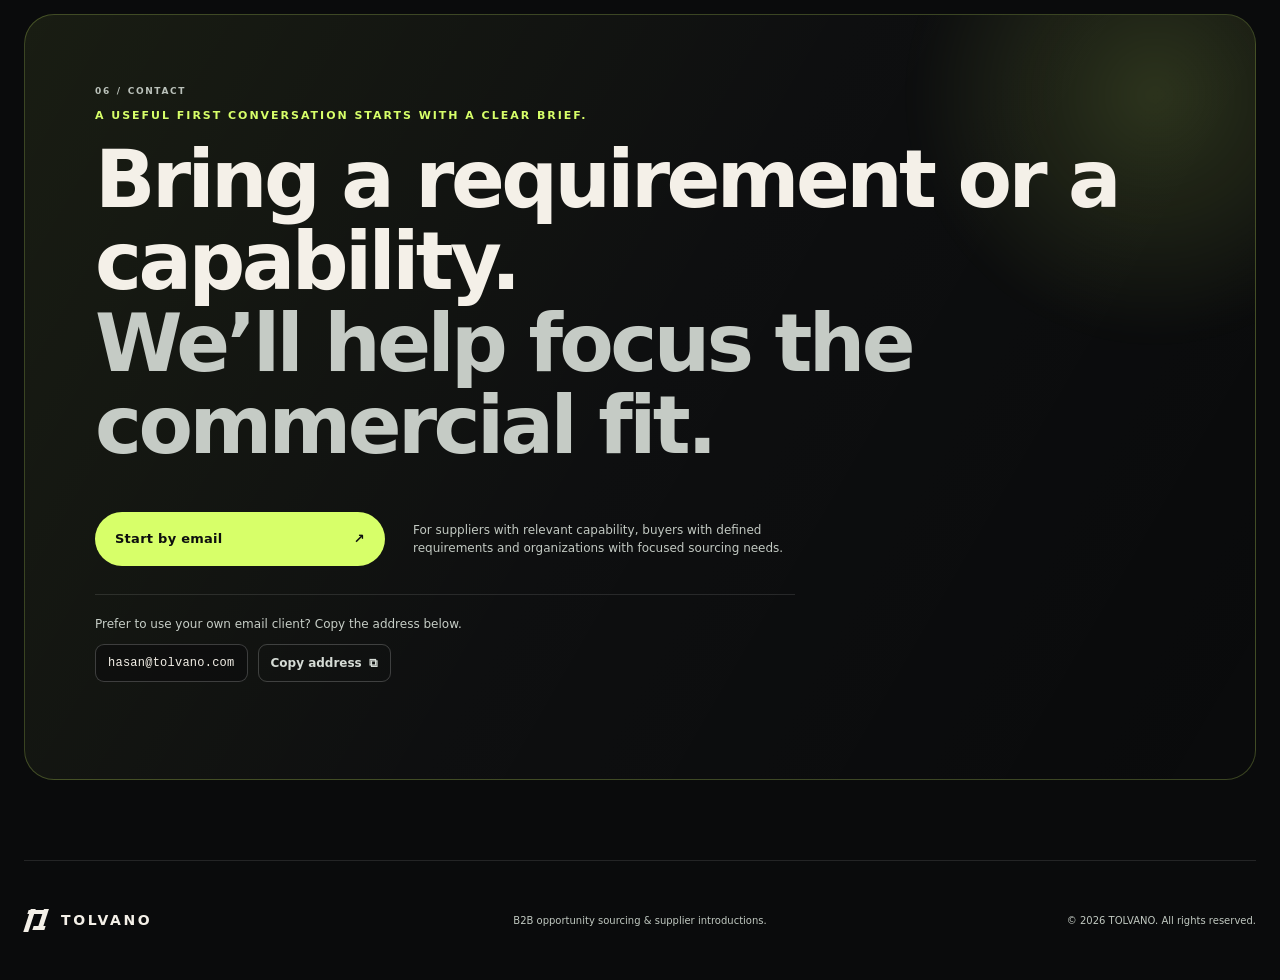
==== commit ba83ae80: "fix: remediate bilingual landing review" ====
--- a/index.html
+++ b/index.html
@@ -1,5 +1,5 @@
 <!doctype html>
-<html lang="en" dir="ltr">
+<html lang="en" dir="ltr" data-page-language="en">
 <head>
   <meta charset="utf-8" />
   <meta name="viewport" content="width=device-width, initial-scale=1" />
@@ -7,37 +7,39 @@
   <meta name="color-scheme" content="dark" />
   <meta name="application-name" content="TOLVANO" />
   <meta name="language" content="en" />
-  <meta name="description" content="TOLVANO connects qualified commercial opportunities with capable suppliers through focused sourcing, supplier fit and direct B2B introductions." />
-  <meta property="og:title" content="TOLVANO — Qualified Demand. Capable Supply." />
-  <meta property="og:description" content="Focused B2B sourcing, commercial introductions and opportunity alignment for serious suppliers and buyers." />
+  <meta name="description" content="TOLVANO is a B2B opportunity sourcing and supplier-introduction partner. We clarify buyer requirements, assess supplier fit and facilitate focused commercial introductions." />
+  <meta property="og:title" content="TOLVANO — B2B Opportunity Sourcing & Introductions" />
+  <meta property="og:description" content="Defined requirements, relevant supplier fit and focused B2B commercial introductions." />
   <meta property="og:type" content="website" />
   <meta property="og:url" content="https://tolvano.com/" />
   <meta property="og:locale" content="en_US" />
   <meta property="og:locale:alternate" content="ar_AR" />
   <meta name="twitter:card" content="summary" />
-  <meta name="twitter:title" content="TOLVANO — Qualified Demand. Capable Supply." />
-  <meta name="twitter:description" content="Focused B2B sourcing, commercial introductions and opportunity alignment for serious suppliers and buyers." />
+  <meta name="twitter:title" content="TOLVANO — B2B Opportunity Sourcing & Introductions" />
+  <meta name="twitter:description" content="Defined requirements, relevant supplier fit and focused B2B commercial introductions." />
   <link rel="canonical" href="https://tolvano.com/" />
-  <link rel="alternate" hreflang="en" href="https://tolvano.com/?lang=en" />
-  <link rel="alternate" hreflang="ar" href="https://tolvano.com/?lang=ar" />
+  <link rel="alternate" hreflang="en" href="https://tolvano.com/" />
+  <link rel="alternate" hreflang="ar" href="https://tolvano.com/ar/" />
   <link rel="alternate" hreflang="x-default" href="https://tolvano.com/" />
-  <title>TOLVANO — Qualified Demand. Capable Supply.</title>
+  <title>TOLVANO — B2B Opportunity Sourcing & Introductions</title>
   <link rel="icon" href="favicon.svg" type="image/svg+xml" />
   <script>
     (function () {
+      const root = document.documentElement;
+      const pageLanguage = root.dataset.pageLanguage === 'ar' ? 'ar' : 'en';
+      let language = pageLanguage;
       try {
         const requestedLanguage = new URLSearchParams(window.location.search).get('lang');
         const savedLanguage = window.localStorage.getItem('tolvano-language');
-        const language = requestedLanguage === 'ar' || requestedLanguage === 'en'
+        language = requestedLanguage === 'ar' || requestedLanguage === 'en'
           ? requestedLanguage
-          : (savedLanguage === 'ar' || savedLanguage === 'en' ? savedLanguage : 'en');
-        const root = document.documentElement;
-        root.lang = language;
-        root.dir = language === 'ar' ? 'rtl' : 'ltr';
-        root.dataset.language = language;
+          : (savedLanguage === 'ar' || savedLanguage === 'en' ? savedLanguage : pageLanguage);
       } catch (error) {
-        // English remains the reliable default when storage or URL APIs are unavailable.
+        // The static page language remains the reliable no-JavaScript fallback.
       }
+      root.lang = language;
+      root.dir = language === 'ar' ? 'rtl' : 'ltr';
+      root.dataset.language = language;
     }());
   </script>
   <link rel="stylesheet" href="styles.css" />
@@ -53,17 +55,17 @@
       <span class="brand-word">TOLVANO</span>
     </a>
     <nav class="nav" id="primary-navigation" aria-label="Primary navigation" data-i18n-aria-label="navigation.primary">
-      <a href="#capabilities" data-i18n="navigation.capabilities">Capabilities</a>
-      <a href="#approach" data-i18n="navigation.approach">Approach</a>
-      <a href="#focus" data-i18n="navigation.focus">Focus</a>
+      <a href="#capabilities" data-i18n="navigation.capabilities">What we do</a>
+      <a href="#approach" data-i18n="navigation.approach">How it works</a>
+      <a href="#focus" data-i18n="navigation.focus">Focus areas</a>
     </nav>
     <div class="header-actions">
       <div class="language-switcher" role="group" aria-label="Language selector" data-i18n-aria-label="language.selector">
-        <button class="language-option" type="button" data-language-option="en" aria-pressed="true" lang="en">EN</button>
+        <a class="language-option" href="./" data-language-option="en" aria-current="page" lang="en">EN</a>
         <span class="language-divider" aria-hidden="true">|</span>
-        <button class="language-option" type="button" data-language-option="ar" aria-pressed="false" lang="ar">AR</button>
-      </div>
-      <a class="header-cta" href="mailto:hasan@tolvano.com?subject=Commercial%20Discussion%20with%20TOLVANO" data-i18n-mailto="emailSubjects.header" data-mailto-email="hasan@tolvano.com"><span data-i18n="navigation.contact">Start a discussion</span></a>
+        <a class="language-option" href="ar/" data-language-option="ar" lang="ar">AR</a>
+      </div>
+      <a class="header-cta" href="mailto:hasan@tolvano.com?subject=Commercial%20Discussion%20with%20TOLVANO" data-i18n-mailto="emailSubjects.header" data-mailto-email="hasan@tolvano.com"><span data-i18n="navigation.contact">Start a commercial discussion</span></a>
       <button class="menu-toggle" type="button" aria-label="Open menu" aria-expanded="false" aria-controls="primary-navigation" data-menu-toggle><span></span><span></span></button>
     </div>
   </header>
@@ -74,24 +76,24 @@
       <div class="hero-orbit orbit-one" aria-hidden="true"></div>
       <div class="hero-orbit orbit-two" aria-hidden="true"></div>
       <div class="hero-copy reveal">
-        <p class="eyebrow"><span class="signal" aria-hidden="true"></span><span data-i18n="hero.eyebrow">B2B COMMERCIAL OPPORTUNITY PARTNER</span></p>
-        <h1 data-i18n-html="hero.title">Qualified demand.<br /><span>Capable supply.</span><br />One decisive connection.</h1>
-        <p class="hero-lead" data-i18n="hero.lead">TOLVANO helps serious suppliers and buyers move from market noise to commercial relevance — through focused sourcing, supplier fit and direct opportunity alignment.</p>
+        <p class="eyebrow"><span class="signal" aria-hidden="true"></span><span data-i18n="hero.eyebrow">B2B OPPORTUNITY SOURCING &amp; SUPPLIER INTRODUCTIONS</span></p>
+        <h1 data-i18n-html="hero.title">Defined demand.<br /><span>Relevant supply.</span><br />One focused commercial introduction.</h1>
+        <p class="hero-lead" data-i18n="hero.lead">TOLVANO is a B2B opportunity sourcing and supplier-introduction partner. We clarify the requirement, assess supplier fit and facilitate a focused first commercial conversation between the right parties.</p>
         <div class="hero-actions">
           <a class="btn btn-primary" href="mailto:hasan@tolvano.com?subject=Commercial%20Opportunity%20with%20TOLVANO" data-i18n-mailto="emailSubjects.opportunity" data-mailto-email="hasan@tolvano.com">
-            <span data-i18n="hero.primaryCta">Discuss an opportunity</span>
+            <span data-i18n="hero.primaryCta">Discuss your requirement or capability</span>
             <span aria-hidden="true">↗</span>
           </a>
-          <a class="btn btn-ghost" href="#capabilities"><span data-i18n="hero.secondaryCta">Explore TOLVANO</span> <span aria-hidden="true">↓</span></a>
-        </div>
-        <div class="trust-line" aria-label="TOLVANO principles" data-i18n-aria-label="hero.principles">
-          <span data-i18n="hero.principleOne">Opportunity-led</span><i aria-hidden="true"></i><span data-i18n="hero.principleTwo">Supplier-fit focused</span><i aria-hidden="true"></i><span data-i18n="hero.principleThree">Commercially direct</span>
+          <a class="btn btn-ghost" href="#capabilities"><span data-i18n="hero.secondaryCta">See how TOLVANO works</span> <span aria-hidden="true">↓</span></a>
+        </div>
+        <div class="trust-line" aria-label="TOLVANO working principles" data-i18n-aria-label="hero.principles">
+          <span data-i18n="hero.principleOne">Defined requirement</span><i aria-hidden="true"></i><span data-i18n="hero.principleTwo">Relevant supplier fit</span><i aria-hidden="true"></i><span data-i18n="hero.principleThree">Focused introduction</span>
         </div>
       </div>
 
       <div class="hero-visual reveal delay-one" aria-hidden="true">
         <div class="visual-frame">
-          <div class="frame-label top"><span data-i18n="visual.signal">TOLVANO / SIGNAL</span><span data-i18n="visual.live">LIVE</span></div>
+          <div class="frame-label top"><span data-i18n="visual.signal">TOLVANO / OPPORTUNITY MAP</span><span data-i18n="visual.status">FOCUSED</span></div>
           <div class="sphere">
             <div class="sphere-ring ring-a"></div>
             <div class="sphere-ring ring-b"></div>
@@ -100,9 +102,9 @@
           </div>
           <div class="connection-line line-a"></div>
           <div class="connection-line line-b"></div>
-          <div class="signal-card card-a"><small>01</small><strong data-i18n="visual.qualify">QUALIFY</strong><span data-i18n="visual.relevance">Opportunity relevance</span></div>
-          <div class="signal-card card-b"><small>02</small><strong data-i18n="visual.align">ALIGN</strong><span data-i18n="visual.capability">Supplier capability</span></div>
-          <div class="frame-label bottom"><span data-i18n="visual.intelligence">COMMERCIAL INTELLIGENCE</span><span data-i18n="visual.connect">CONNECT</span></div>
+          <div class="signal-card card-a"><small>01</small><strong data-i18n="visual.qualify">ASSESS</strong><span data-i18n="visual.relevance">Requirement clarity</span></div>
+          <div class="signal-card card-b"><small>02</small><strong data-i18n="visual.align">MATCH</strong><span data-i18n="visual.capability">Supplier fit</span></div>
+          <div class="frame-label bottom"><span data-i18n="visual.intelligence">COMMERCIAL INTRODUCTION</span><span data-i18n="visual.connect">NEXT STEP</span></div>
         </div>
       </div>
     </section>
@@ -110,8 +112,8 @@
     <section class="statement section-shell reveal">
       <p class="section-index"><bdi>01</bdi><span aria-hidden="true">/</span><span data-i18n="sections.position">POSITION</span></p>
       <div class="statement-copy">
-        <p class="kicker" data-i18n="statement.kicker">Not another directory. Not another inbox.</p>
-        <h2 data-i18n="statement.title">We focus on the point where a real market need meets a supplier that can actually deliver.</h2>
+        <p class="kicker" data-i18n="statement.kicker">Not a directory. Not volume outreach.</p>
+        <h2 data-i18n="statement.title">TOLVANO works as a B2B opportunity sourcing and introduction partner: qualify the need, assess supplier fit, then open the right commercial conversation.</h2>
       </div>
     </section>
 
@@ -119,8 +121,8 @@
       <div class="section-heading reveal">
         <p class="section-index"><bdi>02</bdi><span aria-hidden="true">/</span><span data-i18n="sections.capabilities">CAPABILITIES</span></p>
         <div>
-          <p class="kicker" data-i18n="capabilities.kicker">Built for commercial movement</p>
-          <h2 data-i18n="capabilities.title">From signal to serious conversation.</h2>
+          <p class="kicker" data-i18n="capabilities.kicker">A disciplined path to the right first conversation</p>
+          <h2 data-i18n="capabilities.title">From a defined brief to a relevant introduction.</h2>
         </div>
       </div>
       <div class="capability-grid">
@@ -128,22 +130,22 @@
           <span class="card-num">01</span>
           <div class="icon icon-radar" aria-hidden="true"><span></span></div>
           <h3 data-i18n="capabilities.cards.sourcing.title">Opportunity Sourcing</h3>
-          <p data-i18n="capabilities.cards.sourcing.body">We identify relevant commercial and procurement opportunities where timing, scope and supplier capability can align.</p>
-          <span class="card-link"><span data-i18n="capabilities.cards.sourcing.link">Find the signal</span><b aria-hidden="true">↗</b></span>
+          <p data-i18n="capabilities.cards.sourcing.body">We identify commercially relevant buyer requirements and procurement opportunities where scope, timing and supply potential can genuinely align.</p>
+          <span class="card-link"><span data-i18n="capabilities.cards.sourcing.link">Define the opportunity</span><b aria-hidden="true">↗</b></span>
         </article>
         <article class="capability-card reveal delay-one">
           <span class="card-num">02</span>
           <div class="icon icon-fit" aria-hidden="true"><span></span><span></span></div>
-          <h3 data-i18n="capabilities.cards.fit.title">Supplier Fit</h3>
-          <p data-i18n="capabilities.cards.fit.body">We narrow the field to suppliers whose portfolio, delivery profile and commercial appetite fit the opportunity.</p>
-          <span class="card-link"><span data-i18n="capabilities.cards.fit.link">Match capability</span><b aria-hidden="true">↗</b></span>
+          <h3 data-i18n="capabilities.cards.fit.title">Supplier-Fit Assessment</h3>
+          <p data-i18n="capabilities.cards.fit.body">We consider product relevance, delivery capability, geography and commercial appetite before a supplier is introduced to the opportunity.</p>
+          <span class="card-link"><span data-i18n="capabilities.cards.fit.link">Assess the fit</span><b aria-hidden="true">↗</b></span>
         </article>
         <article class="capability-card reveal delay-two">
           <span class="card-num">03</span>
           <div class="icon icon-link" aria-hidden="true"><span></span><span></span></div>
           <h3 data-i18n="capabilities.cards.introductions.title">B2B Introductions</h3>
-          <p data-i18n="capabilities.cards.introductions.body">We create a direct commercial path between relevant parties, reducing wasted outreach and accelerating qualified discussion.</p>
-          <span class="card-link"><span data-i18n="capabilities.cards.introductions.link">Create momentum</span><b aria-hidden="true">↗</b></span>
+          <p data-i18n="capabilities.cards.introductions.body">When a relevant fit is identified, we facilitate a direct, decision-oriented first conversation between the appropriate commercial parties.</p>
+          <span class="card-link"><span data-i18n="capabilities.cards.introductions.link">Open the conversation</span><b aria-hidden="true">↗</b></span>
         </article>
       </div>
     </section>
@@ -154,14 +156,14 @@
           <p class="section-index"><bdi>03</bdi><span aria-hidden="true">/</span><span data-i18n="sections.method">METHOD</span></p>
           <div>
             <p class="kicker" data-i18n="approach.kicker">A focused commercial sequence</p>
-            <h2 data-i18n="approach.title">Less noise. Better fit. Faster clarity.</h2>
+            <h2 data-i18n="approach.title">Clarity first. Fit second. Conversation third.</h2>
           </div>
         </div>
         <div class="steps">
-          <div class="step"><span>01</span><div><strong data-i18n="approach.steps.qualify.title">Qualify the opportunity</strong><p data-i18n="approach.steps.qualify.body">Scope, timing, buyer context and commercial relevance.</p></div></div>
-          <div class="step"><span>02</span><div><strong data-i18n="approach.steps.map.title">Map the right supply</strong><p data-i18n="approach.steps.map.body">Capability, product fit, geography and delivery reality.</p></div></div>
-          <div class="step"><span>03</span><div><strong data-i18n="approach.steps.open.title">Open the right conversation</strong><p data-i18n="approach.steps.open.body">Concise, decision-oriented commercial introduction.</p></div></div>
-          <div class="step"><span>04</span><div><strong data-i18n="approach.steps.advance.title">Advance with discipline</strong><p data-i18n="approach.steps.advance.body">Keep the path centered on the next commercial decision.</p></div></div>
+          <div class="step"><span>01</span><div><strong data-i18n="approach.steps.qualify.title">Clarify the commercial brief</strong><p data-i18n="approach.steps.qualify.body">Requirement, scope, timing, buyer context and commercial relevance.</p></div></div>
+          <div class="step"><span>02</span><div><strong data-i18n="approach.steps.map.title">Assess the supply fit</strong><p data-i18n="approach.steps.map.body">Product relevance, capability, geography and delivery reality.</p></div></div>
+          <div class="step"><span>03</span><div><strong data-i18n="approach.steps.open.title">Facilitate the introduction</strong><p data-i18n="approach.steps.open.body">A concise first connection for the parties that should be speaking.</p></div></div>
+          <div class="step"><span>04</span><div><strong data-i18n="approach.steps.advance.title">Keep the next step clear</strong><p data-i18n="approach.steps.advance.body">The discussion stays centered on the next practical commercial decision.</p></div></div>
         </div>
       </div>
     </section>
@@ -170,35 +172,64 @@
       <div class="section-heading reveal">
         <p class="section-index"><bdi>04</bdi><span aria-hidden="true">/</span><span data-i18n="sections.focus">FOCUS</span></p>
         <div>
-          <p class="kicker" data-i18n="focus.kicker">Opportunity coverage</p>
-          <h2 data-i18n="focus.title">Complex supply. Real demand.</h2>
+          <p class="kicker" data-i18n="focus.kicker">Areas where fit and timing matter</p>
+          <h2 data-i18n="focus.title">Complex supply. Defined demand.</h2>
         </div>
       </div>
       <div class="focus-list reveal">
         <div class="focus-row"><span>01</span><strong data-i18n="focus.rows.infrastructure.title">Infrastructure &amp; industrial systems</strong><em data-i18n="focus.rows.infrastructure.meta">Procurement / Supply</em></div>
         <div class="focus-row"><span>02</span><strong data-i18n="focus.rows.energy.title">Energy &amp; utility solutions</strong><em data-i18n="focus.rows.energy.meta">Projects / Equipment</em></div>
         <div class="focus-row"><span>03</span><strong data-i18n="focus.rows.medical.title">Medical &amp; laboratory supply</strong><em data-i18n="focus.rows.medical.meta">Equipment / Consumables</em></div>
-        <div class="focus-row"><span>04</span><strong data-i18n="focus.rows.specialized.title">Specialized B2B sourcing</strong><em data-i18n="focus.rows.specialized.meta">Qualified / Opportunity-led</em></div>
+        <div class="focus-row"><span>04</span><strong data-i18n="focus.rows.specialized.title">Specialized B2B sourcing</strong><em data-i18n="focus.rows.specialized.meta">Defined / Requirement-led</em></div>
+      </div>
+    </section>
+
+    <section class="basis section-shell reveal" aria-label="TOLVANO working basis" data-i18n-aria-label="basis.label">
+      <div class="basis-panel">
+        <div class="basis-intro">
+          <p class="section-index"><bdi>05</bdi><span aria-hidden="true">/</span><span data-i18n="sections.basis">WORKING BASIS</span></p>
+          <div>
+            <p class="kicker" data-i18n="basis.kicker">A clear starting point for a serious B2B conversation</p>
+            <h2 data-i18n="basis.title">Clear remit. Relevant fit. Direct contact.</h2>
+          </div>
+        </div>
+        <div class="basis-grid">
+          <article class="basis-item"><span class="card-num">01</span><h3 data-i18n="basis.items.remit.title">Commercial remit</h3><p data-i18n="basis.items.remit.body">Opportunity sourcing, supplier-fit assessment and focused B2B introductions.</p></article>
+          <article class="basis-item"><span class="card-num">02</span><h3 data-i18n="basis.items.start.title">Defined starting point</h3><p data-i18n="basis.items.start.body">A clear buyer requirement or a credible supply capability gives the conversation its direction.</p></article>
+          <article class="basis-item"><span class="card-num">03</span><h3 data-i18n="basis.items.contact.title">Direct business contact</h3><p data-i18n="basis.items.contact.body">The TOLVANO business inbox is the direct starting point for a commercial discussion.</p></article>
+        </div>
       </div>
     </section>
 
     <section class="cta-section section-shell reveal">
       <div class="cta-panel">
         <div class="cta-glow" aria-hidden="true"></div>
-        <p class="section-index"><bdi>05</bdi><span aria-hidden="true">/</span><span data-i18n="sections.contact">CONTACT</span></p>
-        <p class="kicker" data-i18n="cta.kicker">A relevant opportunity deserves a direct conversation.</p>
-        <h2 data-i18n-html="cta.title">Bring the capability.<br /><span>We’ll bring the commercial focus.</span></h2>
+        <p class="section-index"><bdi>06</bdi><span aria-hidden="true">/</span><span data-i18n="sections.contact">CONTACT</span></p>
+        <p class="kicker" data-i18n="cta.kicker">A useful first conversation starts with a clear brief.</p>
+        <h2 data-i18n-html="cta.title">Bring a requirement or a capability.<br /><span>We’ll help focus the commercial fit.</span></h2>
         <div class="cta-bottom">
-          <a class="btn btn-primary large" href="mailto:hasan@tolvano.com?subject=Commercial%20Discussion%20with%20TOLVANO" data-i18n-mailto="emailSubjects.footer" data-mailto-email="hasan@tolvano.com"><span>hasan@tolvano.com</span> <span aria-hidden="true">↗</span></a>
-          <p data-i18n="cta.body">For supplier partnerships, sourcing mandates and qualified B2B opportunities.</p>
+          <a class="btn btn-primary large" href="mailto:hasan@tolvano.com?subject=Commercial%20Discussion%20with%20TOLVANO" data-i18n-mailto="emailSubjects.footer" data-mailto-email="hasan@tolvano.com"><span data-i18n="cta.emailCta">Start by email</span> <span aria-hidden="true">↗</span></a>
+          <p data-i18n="cta.body">For suppliers with relevant capability, buyers with defined requirements and organizations with focused sourcing needs.</p>
+        </div>
+        <div class="contact-fallback">
+          <p data-i18n="contact.copyPrompt">Prefer to use your own email client? Copy the address below.</p>
+          <div class="copy-row">
+            <code data-email-address>hasan@tolvano.com</code>
+            <button class="copy-email" type="button" data-copy-email="hasan@tolvano.com" aria-label="Copy TOLVANO email address" data-i18n-aria-label="contact.copyAria"><span data-i18n="contact.copyAction">Copy address</span><span aria-hidden="true">⧉</span></button>
+          </div>
+          <p class="copy-feedback" data-copy-feedback aria-live="polite"></p>
         </div>
       </div>
     </section>
   </main>
+
+  <div class="mobile-cta" aria-label="Start a commercial discussion" data-i18n-aria-label="mobileCta.label">
+    <a href="mailto:hasan@tolvano.com?subject=Commercial%20Discussion%20with%20TOLVANO" data-i18n-mailto="emailSubjects.mobile" data-mailto-email="hasan@tolvano.com"><span data-i18n="mobileCta.action">Start a commercial discussion</span><span aria-hidden="true">↗</span></a>
+  </div>
 
   <footer class="site-footer section-shell">
     <a class="brand footer-brand" href="#top" aria-label="TOLVANO home" data-i18n-aria-label="brand.home"><span class="brand-mark" aria-hidden="true"><span></span><span></span></span><span class="brand-word">TOLVANO</span></a>
-    <p data-i18n="footer.description">Commercial opportunity sourcing &amp; B2B introductions.</p>
+    <p data-i18n="footer.description">B2B opportunity sourcing &amp; supplier introductions.</p>
     <p><span>© </span><span id="year">2026</span><span> TOLVANO. </span><span data-i18n="footer.rights">All rights reserved.</span></p>
   </footer>
 
--- a/styles.css
+++ b/styles.css
@@ -5,7 +5,7 @@
   --line:rgba(255,255,255,.11);
   --line-strong:rgba(255,255,255,.2);
   --text:#f4f0e8;
-  --muted:#a8aba9;
+  --muted:#c2c8c2;
   --accent:#d7ff69;
   --accent-soft:rgba(215,255,105,.13);
   --max:1240px;
@@ -21,7 +21,7 @@
 html[dir="rtl"] body{font-family:var(--font-arabic);text-align:start}
 a{color:inherit;text-decoration:none}
 button{font:inherit}
-button, a{touch-action:manipulation}
+button,a{touch-action:manipulation}
 ::selection{background:var(--accent);color:#0a0b0c}
 :focus-visible{outline:2px solid var(--accent);outline-offset:4px}
 
@@ -36,47 +36,56 @@
 .brand-mark{width:25px;height:25px;position:relative;display:grid;place-items:center}
 .brand-mark:before,.brand-mark:after,.brand-mark span{content:"";position:absolute;background:var(--text);transform:skewX(-18deg)}
 .brand-mark:before{width:5px;height:23px;inset-inline-start:3px;top:1px}.brand-mark:after{width:5px;height:18px;inset-inline-end:3px;top:1px}.brand-mark span:first-child{height:4px;width:17px;top:2px;inset-inline-start:4px}.brand-mark span:last-child{height:4px;width:12px;bottom:3px;inset-inline-end:4px}
-.nav{display:flex;gap:34px;color:#c5c7c5;font-size:13px}
+.nav{display:flex;gap:34px;color:#d0d5d0;font-size:13px}
 .nav a{transition:color .2s ease}.nav a:hover{color:var(--text)}
 .header-actions{display:flex;align-items:center;justify-self:end;gap:12px}
 .language-switcher{display:inline-flex;align-items:center;gap:2px;padding:3px;border:1px solid var(--line);border-radius:999px;background:rgba(255,255,255,.015);direction:ltr}
-.language-option{min-width:31px;height:28px;padding:0 7px;border:0;border-radius:999px;background:transparent;color:#aeb2ae;font-size:10px;font-weight:800;letter-spacing:.08em;cursor:pointer;transition:background .2s ease,color .2s ease,transform .2s var(--ease)}
+.language-option{min-width:31px;height:28px;padding:0 7px;border:0;border-radius:999px;background:transparent;color:#d1d6d1;font-size:10px;font-weight:800;letter-spacing:.08em;cursor:pointer;transition:background .2s ease,color .2s ease,transform .2s var(--ease)}
 .language-option:hover{color:var(--text)}
-.language-option[aria-pressed="true"]{background:var(--accent);color:#0a0b0c}
+.language-option[aria-current="page"]{background:var(--accent);color:#0a0b0c}
 .language-option:active{transform:scale(.95)}
-.language-divider{color:#59605a;font-size:10px;line-height:1}
+.language-divider{color:#b6bdb6;font-size:10px;line-height:1}
 .header-cta{border:1px solid var(--line-strong);padding:10px 15px;border-radius:999px;font-size:12px;font-weight:700;transition:.25s ease}.header-cta:hover{border-color:var(--accent);background:var(--accent-soft)}
 .menu-toggle{display:none;background:none;border:0;color:white;padding:0;width:32px;height:32px;position:relative;cursor:pointer}.menu-toggle span{position:absolute;inset-inline-start:4px;width:24px;height:1px;background:white;transition:transform .2s var(--ease),top .2s var(--ease)}.menu-toggle span:first-child{top:11px}.menu-toggle span:last-child{top:19px}
 
 .hero{min-height:760px;padding:96px 0 88px;display:grid;grid-template-columns:1.08fr .92fr;align-items:center;gap:56px}
 .hero-grid{position:absolute;inset:0 -120px;background-image:linear-gradient(rgba(255,255,255,.032) 1px,transparent 1px),linear-gradient(90deg,rgba(255,255,255,.032) 1px,transparent 1px);background-size:68px 68px;mask-image:linear-gradient(to bottom,black,transparent 84%);z-index:-2}
 .hero-orbit{position:absolute;border:1px solid rgba(215,255,105,.12);border-radius:50%;z-index:-1}.orbit-one{width:520px;height:520px;inset-inline-end:-160px;top:60px}.orbit-two{width:760px;height:760px;inset-inline-end:-290px;top:-55px}
-.eyebrow,.kicker{font-size:11px;letter-spacing:.18em;text-transform:uppercase;color:#c6c9c5;font-weight:700}.eyebrow{display:flex;align-items:center;gap:10px;margin:0 0 24px}.signal{width:7px;height:7px;border-radius:50%;background:var(--accent);box-shadow:0 0 0 6px rgba(215,255,105,.08),0 0 18px rgba(215,255,105,.6)}
+.eyebrow,.kicker{font-size:11px;letter-spacing:.18em;text-transform:uppercase;color:#d0d6d0;font-weight:700}.eyebrow{display:flex;align-items:center;gap:10px;margin:0 0 24px}.signal{width:7px;height:7px;border-radius:50%;background:var(--accent);box-shadow:0 0 0 6px rgba(215,255,105,.08),0 0 18px rgba(215,255,105,.6)}
 h1,h2,h3,p{margin-top:0}
 h1{font-size:clamp(56px,7.3vw,102px);line-height:.91;letter-spacing:-.065em;margin-bottom:28px;font-weight:720;max-width:930px}
 h1 span{color:var(--accent)}
 .hero-lead{max-width:660px;color:var(--muted);font-size:17px;line-height:1.75;margin-bottom:30px}
-.hero-actions{display:flex;flex-wrap:wrap;gap:12px}.btn{display:inline-flex;align-items:center;justify-content:space-between;gap:28px;padding:14px 18px;border-radius:999px;font-size:12px;font-weight:800;letter-spacing:.02em;transition:transform .25s var(--ease),background .25s ease,border-color .25s ease}.btn:hover{transform:translateY(-2px)}.btn-primary{background:var(--accent);color:#0d0f0e;min-width:220px}.btn-ghost{border:1px solid var(--line-strong);color:#e7e8e5}.btn-ghost:hover{border-color:#777}
-.trust-line{display:flex;align-items:center;gap:13px;margin-top:44px;color:#7f8581;font-size:10px;letter-spacing:.11em;text-transform:uppercase}.trust-line i{width:3px;height:3px;border-radius:50%;background:#646864;flex:none}
+.hero-actions{display:flex;flex-wrap:wrap;gap:12px}.btn{display:inline-flex;align-items:center;justify-content:space-between;gap:28px;padding:14px 18px;border-radius:999px;font-size:12px;font-weight:800;letter-spacing:.02em;transition:transform .25s var(--ease),background .25s ease,border-color .25s ease}.btn:hover{transform:translateY(-2px)}.btn-primary{background:var(--accent);color:#0d0f0e;min-width:220px}.btn-ghost{border:1px solid var(--line-strong);color:#e7e8e5}.btn-ghost:hover{border-color:#9ba19b}
+.trust-line{display:flex;align-items:center;gap:13px;margin-top:44px;color:#c2c9c2;font-size:10px;letter-spacing:.11em;text-transform:uppercase}.trust-line i{width:3px;height:3px;border-radius:50%;background:#aeb6ae;flex:none}
 .hero-visual{display:flex;justify-content:flex-end}.visual-frame{width:min(100%,500px);aspect-ratio:.9;border:1px solid var(--line);border-radius:28px;position:relative;overflow:hidden;background:radial-gradient(circle at 50% 43%,rgba(215,255,105,.08),transparent 32%),linear-gradient(160deg,rgba(255,255,255,.04),transparent 45%);box-shadow:inset 0 0 0 1px rgba(255,255,255,.02),0 35px 90px rgba(0,0,0,.35)}
 .visual-frame:before{content:"";position:absolute;inset:0;background-image:linear-gradient(rgba(255,255,255,.045) 1px,transparent 1px),linear-gradient(90deg,rgba(255,255,255,.045) 1px,transparent 1px);background-size:38px 38px;mask-image:radial-gradient(circle at 50% 45%,black,transparent 78%)}
-.frame-label{position:absolute;inset-inline:18px;display:flex;justify-content:space-between;color:#737975;font-size:9px;letter-spacing:.15em}.frame-label.top{top:16px}.frame-label.bottom{bottom:16px}
+.frame-label{position:absolute;inset-inline:18px;display:flex;justify-content:space-between;color:#c2c9c2;font-size:9px;letter-spacing:.15em}.frame-label.top{top:16px}.frame-label.bottom{bottom:16px}
 .sphere{width:260px;height:260px;position:absolute;left:50%;top:44%;transform:translate(-50%,-50%);border:1px solid rgba(255,255,255,.13);border-radius:50%;box-shadow:0 0 70px rgba(215,255,105,.04)}.sphere:before,.sphere:after{content:"";position:absolute;inset:18%;border:1px solid rgba(255,255,255,.09);border-radius:50%}.sphere:after{inset:34%}
 .sphere-ring{position:absolute;inset:9%;border:1px solid rgba(215,255,105,.35);border-radius:50%}.ring-a{transform:rotateX(69deg)}.ring-b{transform:rotateY(69deg)}.sphere-core{position:absolute;width:15px;height:15px;left:50%;top:50%;transform:translate(-50%,-50%);border-radius:50%;background:var(--accent);box-shadow:0 0 28px rgba(215,255,105,.95)}
 .node{position:absolute;width:7px;height:7px;background:var(--accent);border-radius:50%;box-shadow:0 0 14px var(--accent)}.node-a{left:18%;top:33%}.node-b{right:11%;top:57%}.node-c{left:46%;bottom:7%}
 .connection-line{position:absolute;height:1px;background:linear-gradient(90deg,transparent,var(--accent),transparent);opacity:.35;transform-origin:left center}.line-a{width:190px;inset-inline-start:47px;top:208px;transform:rotate(23deg)}.line-b{width:205px;inset-inline-end:33px;top:334px;transform:rotate(-27deg)}
-.signal-card{position:absolute;width:155px;padding:12px 13px;border:1px solid var(--line);border-radius:13px;background:rgba(11,13,14,.82);backdrop-filter:blur(12px);display:grid;grid-template-columns:auto 1fr;column-gap:8px;row-gap:2px;box-shadow:0 14px 38px rgba(0,0,0,.22)}.signal-card small{grid-row:1/3;color:var(--accent);font-size:9px}.signal-card strong{font-size:10px;letter-spacing:.14em}.signal-card span{font-size:9px;color:#777e79}.card-a{inset-inline-start:23px;bottom:100px}.card-b{inset-inline-end:23px;top:90px}
+.signal-card{position:absolute;width:155px;padding:12px 13px;border:1px solid var(--line);border-radius:13px;background:rgba(11,13,14,.82);backdrop-filter:blur(12px);display:grid;grid-template-columns:auto 1fr;column-gap:8px;row-gap:2px;box-shadow:0 14px 38px rgba(0,0,0,.22)}.signal-card small{grid-row:1/3;color:var(--accent);font-size:9px}.signal-card strong{font-size:10px;letter-spacing:.14em}.signal-card span{font-size:9px;color:#c4cbc4}.card-a{inset-inline-start:23px;bottom:100px}.card-b{inset-inline-end:23px;top:90px}
 
-.statement{padding:112px 0;display:grid;grid-template-columns:180px 1fr;border-top:1px solid var(--line)}.section-index{display:flex;align-items:center;gap:6px;font-size:9px;letter-spacing:.18em;color:#666d68;font-weight:700}.statement-copy{max-width:860px}.kicker{color:var(--accent);margin-bottom:15px}.statement h2,.section-heading h2,.cta-panel h2{font-size:clamp(38px,5vw,70px);line-height:1.03;letter-spacing:-.045em;font-weight:620;margin-bottom:0}
-.capabilities{padding:96px 0 120px;border-top:1px solid var(--line)}.section-heading{display:grid;grid-template-columns:180px 1fr;margin-bottom:54px}.section-heading>div{max-width:880px}.capability-grid{display:grid;grid-template-columns:repeat(3,1fr);gap:12px}.capability-card{min-height:420px;padding:24px;border:1px solid var(--line);border-radius:20px;background:linear-gradient(150deg,rgba(255,255,255,.025),transparent 55%);position:relative;display:flex;flex-direction:column;transition:transform .35s var(--ease),border-color .35s ease,background .35s ease}.capability-card:hover{transform:translateY(-7px);border-color:rgba(215,255,105,.38);background:linear-gradient(150deg,rgba(215,255,105,.06),transparent 58%)}.card-num{font-size:9px;letter-spacing:.18em;color:#626964}.capability-card h3{font-size:27px;letter-spacing:-.035em;margin:24px 0 12px}.capability-card p{font-size:14px;line-height:1.7;color:#919692;max-width:330px}.card-link{margin-top:auto;font-size:11px;color:#b9bdb9;display:flex;justify-content:space-between;border-top:1px solid var(--line);padding-top:15px}.card-link b{color:var(--accent)}
+.statement{padding:112px 0;display:grid;grid-template-columns:180px 1fr;border-top:1px solid var(--line)}.section-index{display:flex;align-items:center;gap:6px;font-size:9px;letter-spacing:.18em;color:#bbc2bb;font-weight:700}.statement-copy{max-width:860px}.kicker{color:var(--accent);margin-bottom:15px}.statement h2,.section-heading h2,.cta-panel h2,.basis-intro h2{font-size:clamp(38px,5vw,70px);line-height:1.03;letter-spacing:-.045em;font-weight:620;margin-bottom:0}
+.capabilities{padding:96px 0 120px;border-top:1px solid var(--line)}.section-heading{display:grid;grid-template-columns:180px 1fr;margin-bottom:54px}.section-heading>div{max-width:880px}.capability-grid{display:grid;grid-template-columns:repeat(3,1fr);gap:12px}.capability-card{min-height:420px;padding:24px;border:1px solid var(--line);border-radius:20px;background:linear-gradient(150deg,rgba(255,255,255,.025),transparent 55%);position:relative;display:flex;flex-direction:column;transition:transform .35s var(--ease),border-color .35s ease,background .35s ease}.capability-card:hover{transform:translateY(-7px);border-color:rgba(215,255,105,.38);background:linear-gradient(150deg,rgba(215,255,105,.06),transparent 58%)}.card-num{font-size:9px;letter-spacing:.18em;color:#c1c8c1}.capability-card h3{font-size:27px;letter-spacing:-.035em;margin:24px 0 12px}.capability-card p{font-size:14px;line-height:1.7;color:#c3cac3;max-width:330px}.card-link{margin-top:auto;font-size:11px;color:#cdd4cd;display:flex;justify-content:space-between;border-top:1px solid var(--line);padding-top:15px}.card-link b{color:var(--accent)}
 .icon{height:104px;margin-top:35px;position:relative}.icon-radar{width:104px;border:1px solid rgba(255,255,255,.18);border-radius:50%}.icon-radar:before,.icon-radar:after{content:"";position:absolute;border:1px solid rgba(255,255,255,.11);border-radius:50%}.icon-radar:before{inset:18px}.icon-radar:after{inset:37px}.icon-radar span{position:absolute;width:7px;height:7px;background:var(--accent);border-radius:50%;right:12px;top:28px;box-shadow:0 0 18px var(--accent)}
 .icon-fit span{position:absolute;width:70px;height:70px;border:1px solid rgba(255,255,255,.18);transform:rotate(45deg);top:13px}.icon-fit span:first-child{inset-inline-start:8px}.icon-fit span:last-child{inset-inline-start:42px;border-color:rgba(215,255,105,.55)}
 .icon-link span{position:absolute;width:74px;height:40px;border:1px solid rgba(255,255,255,.2);border-radius:999px;top:30px;transform:rotate(-20deg)}.icon-link span:first-child{inset-inline-start:4px}.icon-link span:last-child{inset-inline-start:48px;border-color:rgba(215,255,105,.55)}
-.approach{padding:30px 0 120px}.approach-panel{border:1px solid var(--line);border-radius:28px;padding:54px;background:linear-gradient(125deg,rgba(255,255,255,.035),rgba(255,255,255,.005));display:grid;grid-template-columns:1fr 1fr;gap:80px}.section-heading.compact{display:block;margin:0}.section-heading.compact .section-index{margin-bottom:70px}.section-heading.compact h2{font-size:50px}.steps{border-top:1px solid var(--line)}.step{display:grid;grid-template-columns:55px 1fr;gap:18px;padding:23px 0;border-bottom:1px solid var(--line)}.step>span{font-size:10px;color:var(--accent);padding-top:4px}.step strong{font-size:15px}.step p{font-size:12px;color:#848a85;margin:4px 0 0}
-.focus{padding:96px 0 130px;border-top:1px solid var(--line)}.focus-list{border-top:1px solid var(--line)}.focus-row{display:grid;grid-template-columns:70px 1fr auto;align-items:center;gap:20px;padding:27px 0;border-bottom:1px solid var(--line);transition:padding .3s var(--ease),background .3s ease}.focus-row:hover{padding-inline:12px;background:rgba(255,255,255,.018)}.focus-row>span{font-size:9px;color:var(--accent)}.focus-row strong{font-size:22px;letter-spacing:-.02em;font-weight:560}.focus-row em{font-style:normal;font-size:10px;letter-spacing:.1em;text-transform:uppercase;color:#707672}
-.cta-section{padding-bottom:80px}.cta-panel{position:relative;overflow:hidden;border:1px solid rgba(215,255,105,.23);border-radius:30px;padding:70px;background:linear-gradient(120deg,rgba(215,255,105,.075),rgba(255,255,255,.02) 50%,transparent);min-height:500px;display:flex;flex-direction:column;justify-content:center}.cta-glow{position:absolute;width:540px;height:540px;border-radius:50%;inset-inline-end:-170px;top:-190px;background:radial-gradient(circle,rgba(215,255,105,.16),transparent 65%);filter:blur(10px)}.cta-panel h2{font-size:clamp(50px,6.2vw,82px);position:relative}.cta-panel h2 span{color:#8d938e}.cta-bottom{display:flex;align-items:center;gap:28px;margin-top:46px;position:relative}.btn.large{font-size:13px;padding:17px 20px;min-width:290px}.cta-bottom p{max-width:390px;color:#848a85;font-size:12px;margin:0}
-.site-footer{border-top:1px solid var(--line);min-height:120px;display:grid;grid-template-columns:1fr 1fr 1fr;align-items:center;color:#747a75;font-size:10px}.site-footer p{margin:0}.site-footer p:nth-child(2){text-align:center}.site-footer p:last-child{text-align:end}.footer-brand{color:var(--text)}
-.reveal{opacity:0;transform:translateY(24px);transition:opacity .8s var(--ease),transform .8s var(--ease)}.reveal.visible{opacity:1;transform:none}.delay-one{transition-delay:.12s}.delay-two{transition-delay:.22s}
+.approach{padding:30px 0 120px}.approach-panel{border:1px solid var(--line);border-radius:28px;padding:54px;background:linear-gradient(125deg,rgba(255,255,255,.035),rgba(255,255,255,.005));display:grid;grid-template-columns:1fr 1fr;gap:80px}.section-heading.compact{display:block;margin:0}.section-heading.compact .section-index{margin-bottom:70px}.section-heading.compact h2{font-size:50px}.steps{border-top:1px solid var(--line)}.step{display:grid;grid-template-columns:55px 1fr;gap:18px;padding:23px 0;border-bottom:1px solid var(--line)}.step>span{font-size:10px;color:var(--accent);padding-top:4px}.step strong{font-size:15px}.step p{font-size:12px;color:#c1c8c1;margin:4px 0 0}
+.focus{padding:96px 0 130px;border-top:1px solid var(--line)}.focus-list{border-top:1px solid var(--line)}.focus-row{display:grid;grid-template-columns:70px 1fr auto;align-items:center;gap:20px;padding:27px 0;border-bottom:1px solid var(--line);transition:padding .3s var(--ease),background .3s ease}.focus-row:hover{padding-inline:12px;background:rgba(255,255,255,.018)}.focus-row>span{font-size:9px;color:var(--accent)}.focus-row strong{font-size:22px;letter-spacing:-.02em;font-weight:560}.focus-row em{font-style:normal;font-size:10px;letter-spacing:.1em;text-transform:uppercase;color:#aeb6ae}
+
+.basis{padding:0 0 120px}.basis-panel{border:1px solid var(--line);border-radius:28px;padding:54px;background:linear-gradient(125deg,rgba(215,255,105,.055),rgba(255,255,255,.005) 58%)}.basis-intro{display:grid;grid-template-columns:180px 1fr;gap:44px;margin-bottom:46px}.basis-intro>div{max-width:800px}.basis-grid{display:grid;grid-template-columns:repeat(3,1fr);gap:12px}.basis-item{min-height:210px;padding:24px;border:1px solid var(--line);border-radius:18px;background:rgba(10,11,12,.25)}.basis-item .card-num{display:block;margin-bottom:55px}.basis-item h3{font-size:19px;letter-spacing:-.02em;margin:0}.basis-item p{margin:11px 0 0;color:#c3cac3;font-size:13px;line-height:1.75}
+
+.cta-section{padding-bottom:80px}.cta-panel{position:relative;overflow:hidden;border:1px solid rgba(215,255,105,.23);border-radius:30px;padding:70px;background:linear-gradient(120deg,rgba(215,255,105,.075),rgba(255,255,255,.02) 50%,transparent);min-height:500px;display:flex;flex-direction:column;justify-content:center}.cta-glow{position:absolute;width:540px;height:540px;border-radius:50%;inset-inline-end:-170px;top:-190px;background:radial-gradient(circle,rgba(215,255,105,.16),transparent 65%);filter:blur(10px)}.cta-panel h2{font-size:clamp(50px,6.2vw,82px);position:relative}.cta-panel h2 span{color:#c5cbc5}.cta-bottom{display:flex;align-items:center;gap:28px;margin-top:46px;position:relative}.btn.large{font-size:13px;padding:17px 20px;min-width:290px}.cta-bottom p{max-width:390px;color:#c2c9c2;font-size:12px;margin:0}
+.contact-fallback{position:relative;max-width:700px;margin-top:28px;padding-top:20px;border-top:1px solid var(--line)}.contact-fallback>p{margin:0 0 11px;color:#c7cec7;font-size:12px}.copy-row{display:flex;flex-wrap:wrap;align-items:center;gap:10px}.copy-row code{padding:9px 12px;border:1px solid var(--line-strong);border-radius:9px;background:rgba(10,11,12,.44);color:var(--text);font-family:ui-monospace,SFMono-Regular,Menlo,monospace;font-size:12px;letter-spacing:.02em;direction:ltr;user-select:all}.copy-email{display:inline-flex;align-items:center;gap:7px;padding:9px 12px;border:1px solid var(--line-strong);border-radius:9px;background:transparent;color:#d5dbd5;font-size:12px;font-weight:700;cursor:pointer;transition:border-color .2s ease,color .2s ease}.copy-email:hover{border-color:var(--accent);color:var(--accent)}.copy-feedback{min-height:18px;margin:9px 0 0!important;color:#d1d8d1!important;font-size:11px!important}
+.site-footer{border-top:1px solid var(--line);min-height:120px;display:grid;grid-template-columns:1fr 1fr 1fr;align-items:center;color:#c0c8c0;font-size:10px}.site-footer p{margin:0}.site-footer p:nth-child(2){text-align:center}.site-footer p:last-child{text-align:end}.footer-brand{color:var(--text)}
+.mobile-cta{display:none}
+
+.reveal{opacity:1;transform:none}.delay-one,.delay-two{transition-delay:0s}
+html.js .reveal{opacity:0;transform:translateY(24px);transition:opacity .8s var(--ease),transform .8s var(--ease)}
+html.js .reveal.visible{opacity:1;transform:none}
+html.js .delay-one{transition-delay:.12s}html.js .delay-two{transition-delay:.22s}
 
 html[dir="rtl"] .eyebrow,
 html[dir="rtl"] .kicker,
@@ -89,11 +98,13 @@
 html[dir="rtl"] h1{font-size:clamp(50px,6.5vw,90px);line-height:1.08;letter-spacing:-.035em}
 html[dir="rtl"] .statement h2,
 html[dir="rtl"] .section-heading h2,
-html[dir="rtl"] .cta-panel h2{line-height:1.18;letter-spacing:-.025em}
+html[dir="rtl"] .cta-panel h2,
+html[dir="rtl"] .basis-intro h2{line-height:1.18;letter-spacing:-.025em}
 html[dir="rtl"] .hero-lead{line-height:1.9}
 html[dir="rtl"] .capability-card h3,
 html[dir="rtl"] .focus-row strong{letter-spacing:-.018em}
 html[dir="rtl"] .capability-card p,
+html[dir="rtl"] .basis-item p,
 html[dir="rtl"] .step p{line-height:1.9}
 html[dir="rtl"] .trust-line{font-size:11px}
 html[dir="rtl"] .line-a{transform-origin:right center;transform:rotate(-23deg)}
@@ -111,13 +122,15 @@
   .hero-copy{max-width:830px}
   .hero-visual{justify-content:flex-start}
   .visual-frame{max-width:570px}
-  .capability-grid{grid-template-columns:1fr}
+  .capability-grid,.basis-grid{grid-template-columns:1fr}
   .capability-card{min-height:340px}
+  .basis-item{min-height:0}
   .approach-panel{grid-template-columns:1fr;gap:55px}
   .section-heading.compact .section-index{margin-bottom:38px}
 }
 
 @media (max-width:700px){
+  body{padding-bottom:82px}
   .section-shell,.site-header{width:min(calc(100% - 28px),var(--max))}
   .site-header{height:74px}
   .header-actions{gap:8px}
@@ -128,12 +141,15 @@
   .hero-lead{font-size:15px}
   .trust-line{flex-wrap:wrap;gap:9px 12px}
   .hero-visual{display:none}
-  .statement,.section-heading{grid-template-columns:1fr;gap:22px}
+  .statement,.section-heading,.basis-intro{grid-template-columns:1fr;gap:22px}
   .statement{padding:78px 0}
   .capabilities,.focus{padding:78px 0}
   .capability-card{min-height:370px}
   .approach{padding-bottom:80px}
-  .approach-panel{padding:28px 22px}
+  .approach-panel,.basis-panel{padding:28px 22px}
+  .basis{padding-bottom:80px}
+  .basis-intro{margin-bottom:32px}
+  .basis-item .card-num{margin-bottom:34px}
   .section-heading.compact h2{font-size:40px}
   .focus-row{grid-template-columns:42px 1fr;gap:12px}
   .focus-row em{grid-column:2}
@@ -141,16 +157,22 @@
   .cta-panel{padding:44px 22px;min-height:470px}
   .cta-bottom{align-items:flex-start;flex-direction:column}
   .btn.large{min-width:0;width:100%}
+  .contact-fallback{margin-top:23px}
+  .copy-row{align-items:stretch}
+  .copy-row code,.copy-email{width:100%;justify-content:center}
   .site-footer{grid-template-columns:1fr;gap:14px;padding:30px 0}
   .site-footer p:nth-child(2),.site-footer p:last-child{text-align:start}
   .cursor-glow{display:none}
+  .mobile-cta{display:block;position:fixed;inset-inline:14px;bottom:13px;z-index:35;box-shadow:0 12px 32px rgba(0,0,0,.32)}
+  .mobile-cta a{display:flex;min-height:54px;align-items:center;justify-content:center;gap:12px;padding:0 18px;border:1px solid var(--accent);border-radius:999px;background:var(--accent);color:#0d0f0e;font-size:12px;font-weight:800;text-align:center}
   html[dir="rtl"] .hero h1{font-size:clamp(42px,12.5vw,64px);line-height:1.14}
   html[dir="rtl"] .section-heading h2,
-  html[dir="rtl"] .statement h2{font-size:clamp(36px,10vw,50px)}
+  html[dir="rtl"] .statement h2,
+  html[dir="rtl"] .basis-intro h2{font-size:clamp(36px,10vw,50px)}
 }
 
 @media (prefers-reduced-motion:reduce){
   html{scroll-behavior:auto}
-  .reveal{opacity:1;transform:none;transition:none}
-  .capability-card,.btn,.language-option,.menu-toggle span{transition:none}
+  .reveal,html.js .reveal{opacity:1;transform:none;transition:none}
+  .capability-card,.btn,.language-option,.menu-toggle span,.copy-email{transition:none}
 }
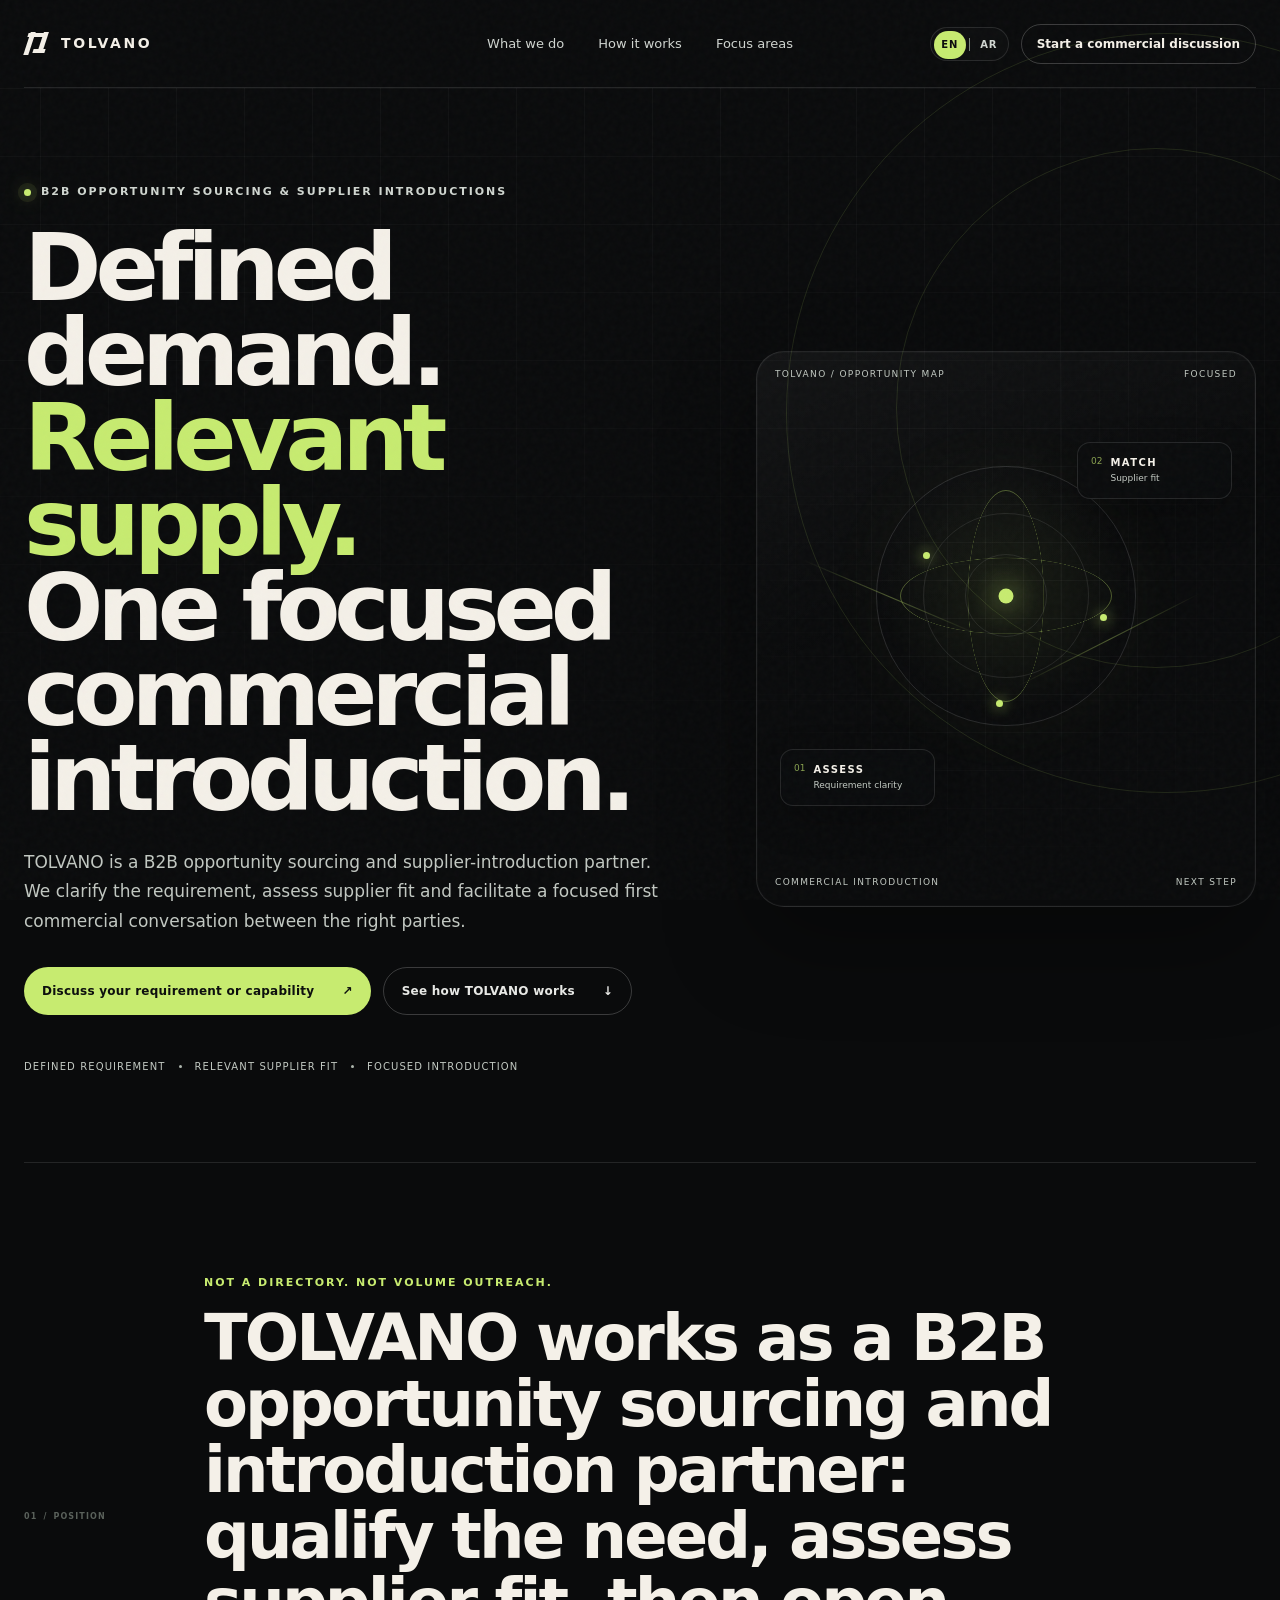
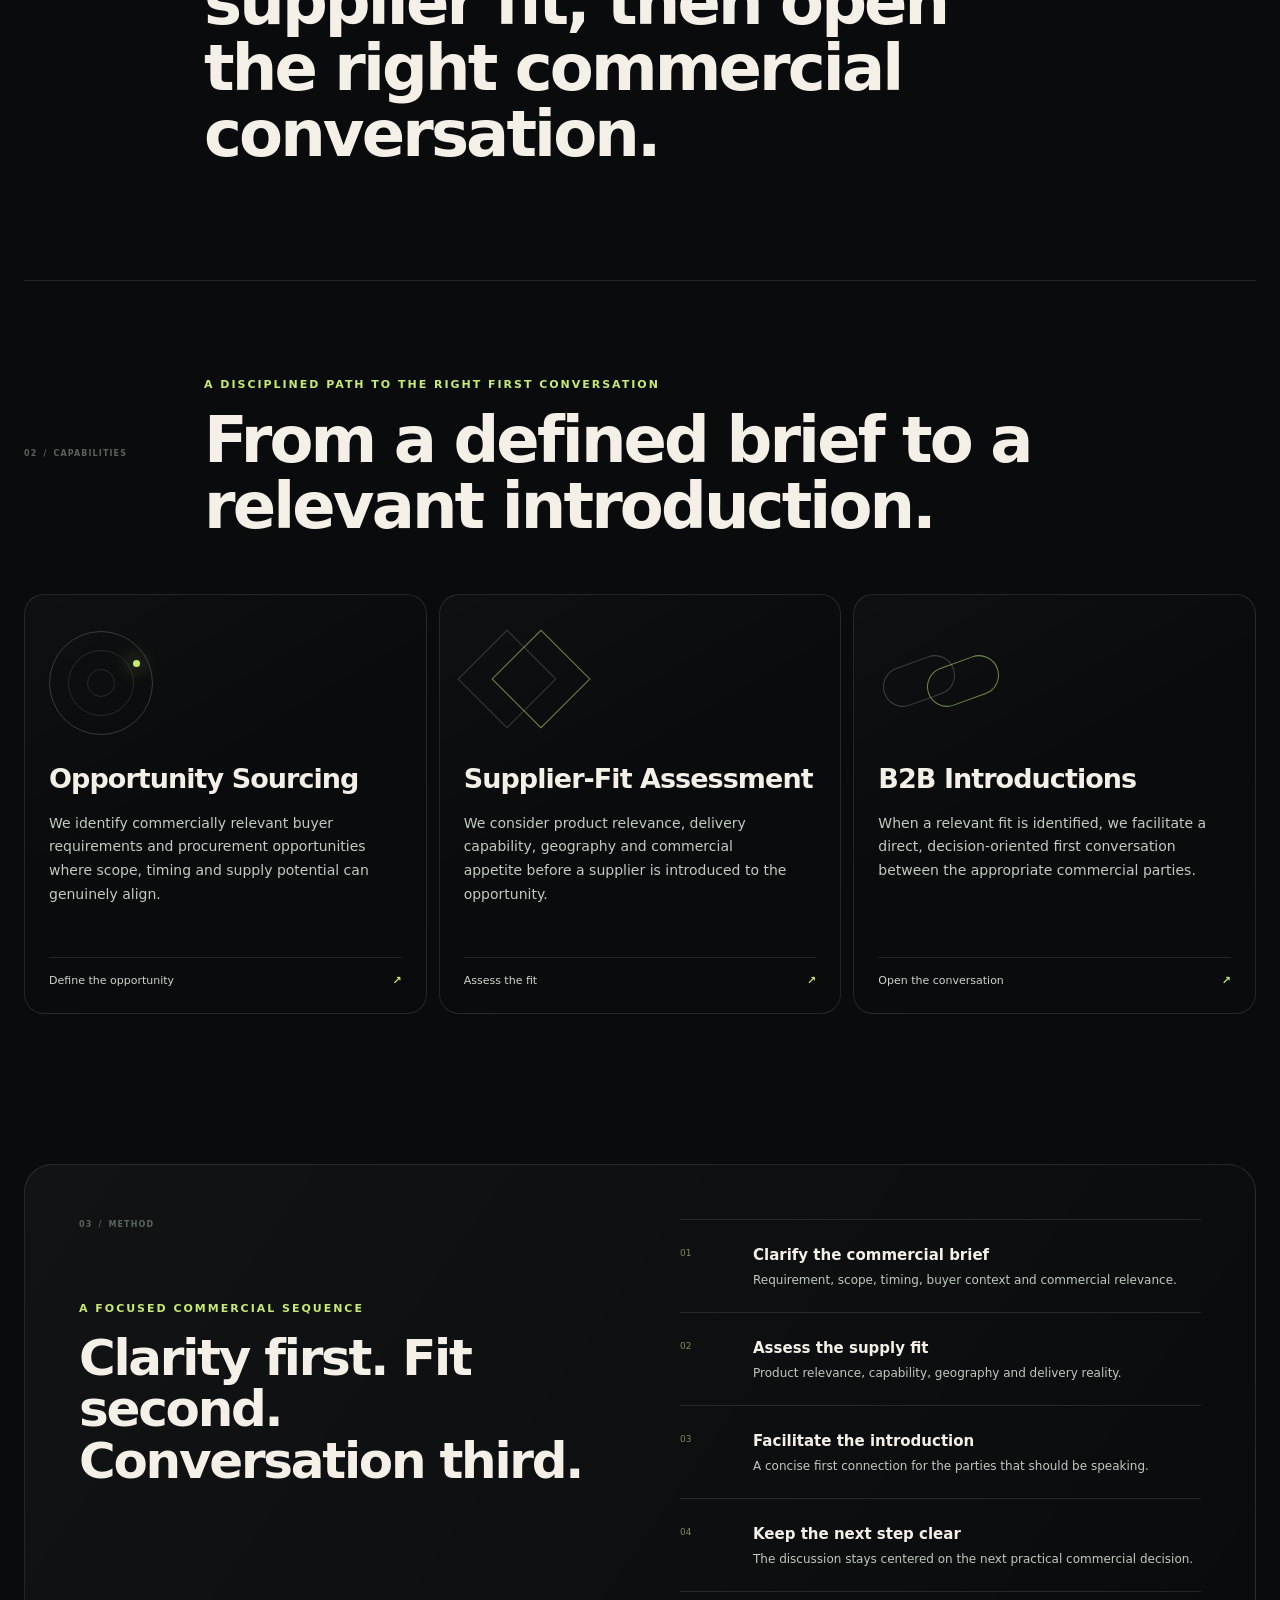
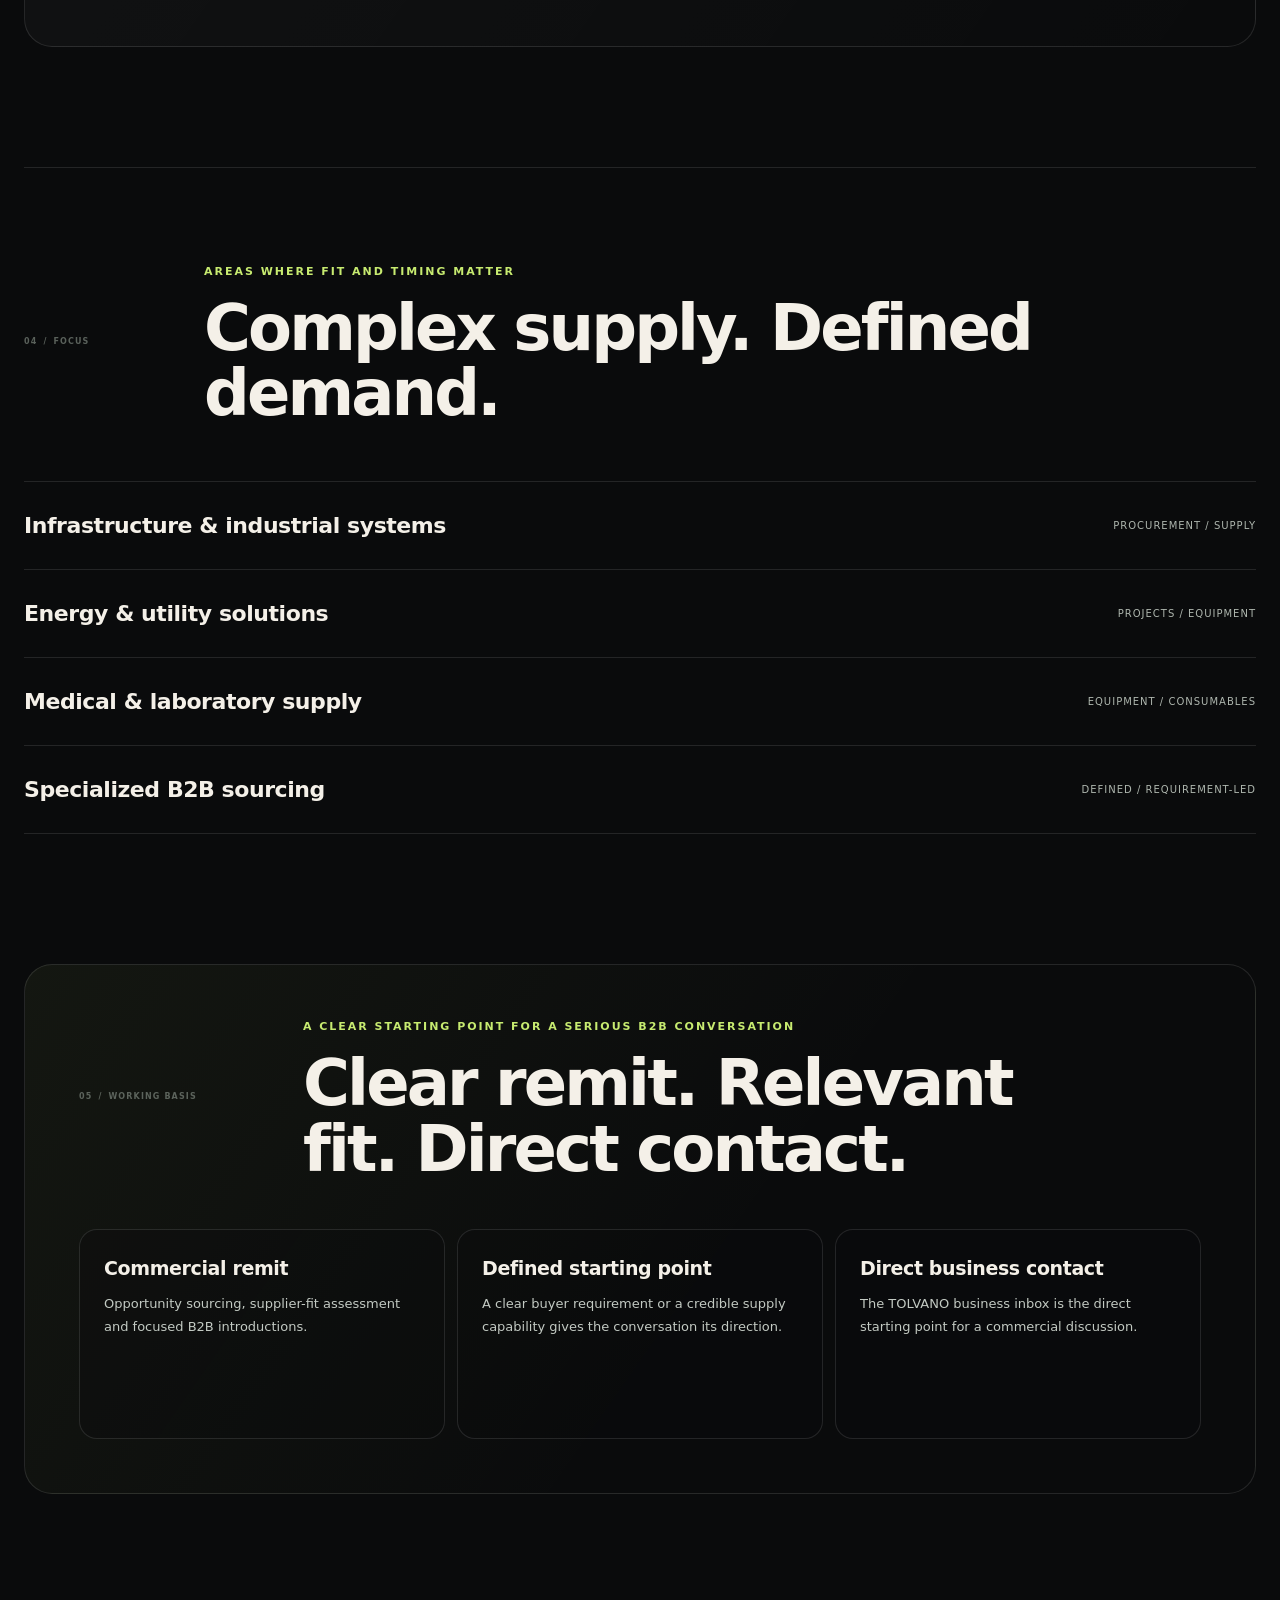
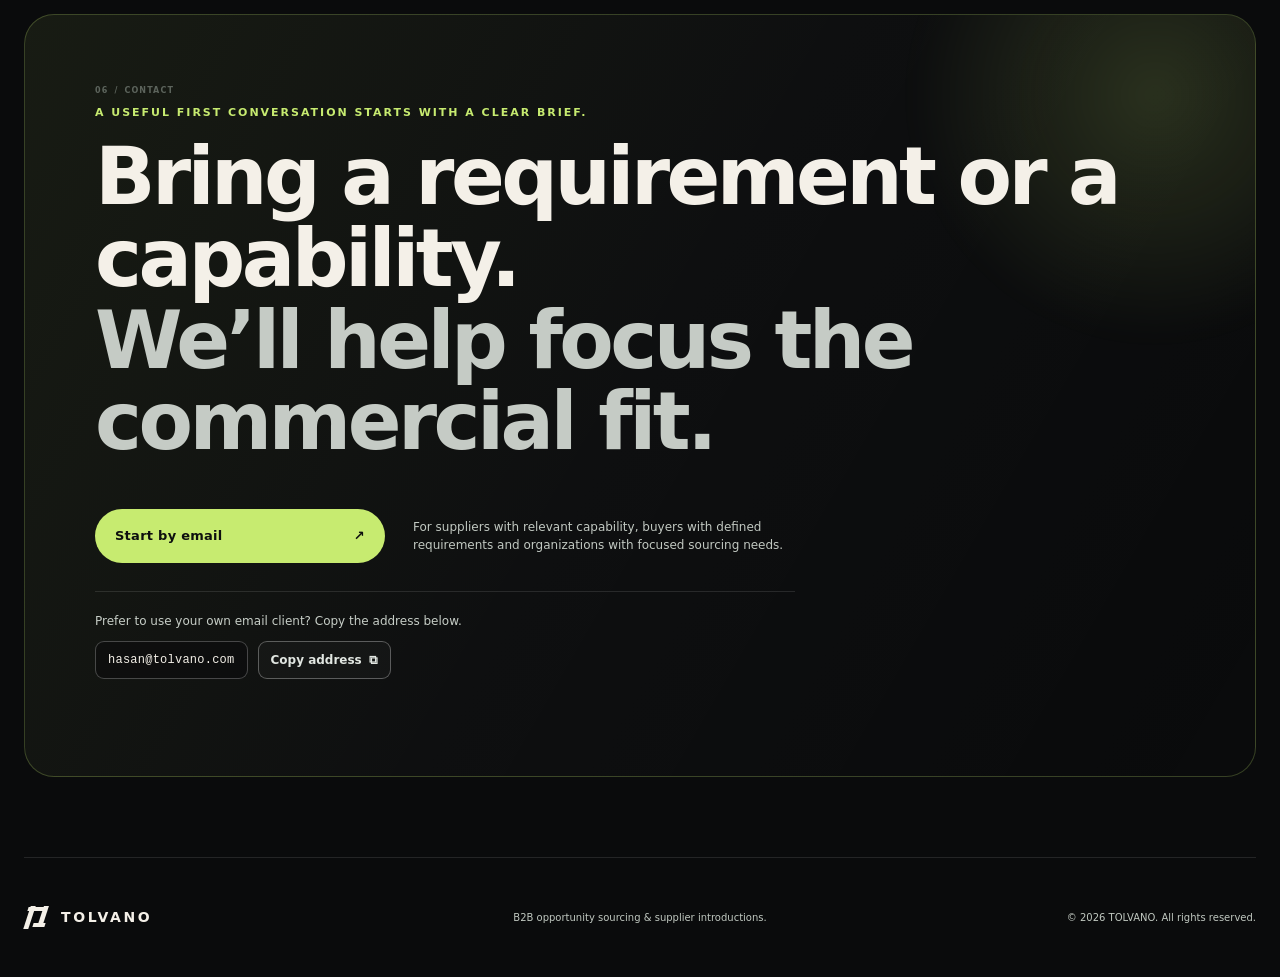
==== commit ce62473e: "fix: stabilize rtl mobile menu and simplify numbering" ====
--- a/index.html
+++ b/index.html
@@ -127,21 +127,18 @@
       </div>
       <div class="capability-grid">
         <article class="capability-card reveal">
-          <span class="card-num">01</span>
           <div class="icon icon-radar" aria-hidden="true"><span></span></div>
           <h3 data-i18n="capabilities.cards.sourcing.title">Opportunity Sourcing</h3>
           <p data-i18n="capabilities.cards.sourcing.body">We identify commercially relevant buyer requirements and procurement opportunities where scope, timing and supply potential can genuinely align.</p>
           <span class="card-link"><span data-i18n="capabilities.cards.sourcing.link">Define the opportunity</span><b aria-hidden="true">↗</b></span>
         </article>
         <article class="capability-card reveal delay-one">
-          <span class="card-num">02</span>
           <div class="icon icon-fit" aria-hidden="true"><span></span><span></span></div>
           <h3 data-i18n="capabilities.cards.fit.title">Supplier-Fit Assessment</h3>
           <p data-i18n="capabilities.cards.fit.body">We consider product relevance, delivery capability, geography and commercial appetite before a supplier is introduced to the opportunity.</p>
           <span class="card-link"><span data-i18n="capabilities.cards.fit.link">Assess the fit</span><b aria-hidden="true">↗</b></span>
         </article>
         <article class="capability-card reveal delay-two">
-          <span class="card-num">03</span>
           <div class="icon icon-link" aria-hidden="true"><span></span><span></span></div>
           <h3 data-i18n="capabilities.cards.introductions.title">B2B Introductions</h3>
           <p data-i18n="capabilities.cards.introductions.body">When a relevant fit is identified, we facilitate a direct, decision-oriented first conversation between the appropriate commercial parties.</p>
@@ -177,10 +174,10 @@
         </div>
       </div>
       <div class="focus-list reveal">
-        <div class="focus-row"><span>01</span><strong data-i18n="focus.rows.infrastructure.title">Infrastructure &amp; industrial systems</strong><em data-i18n="focus.rows.infrastructure.meta">Procurement / Supply</em></div>
-        <div class="focus-row"><span>02</span><strong data-i18n="focus.rows.energy.title">Energy &amp; utility solutions</strong><em data-i18n="focus.rows.energy.meta">Projects / Equipment</em></div>
-        <div class="focus-row"><span>03</span><strong data-i18n="focus.rows.medical.title">Medical &amp; laboratory supply</strong><em data-i18n="focus.rows.medical.meta">Equipment / Consumables</em></div>
-        <div class="focus-row"><span>04</span><strong data-i18n="focus.rows.specialized.title">Specialized B2B sourcing</strong><em data-i18n="focus.rows.specialized.meta">Defined / Requirement-led</em></div>
+        <div class="focus-row"><strong data-i18n="focus.rows.infrastructure.title">Infrastructure &amp; industrial systems</strong><em data-i18n="focus.rows.infrastructure.meta">Procurement / Supply</em></div>
+        <div class="focus-row"><strong data-i18n="focus.rows.energy.title">Energy &amp; utility solutions</strong><em data-i18n="focus.rows.energy.meta">Projects / Equipment</em></div>
+        <div class="focus-row"><strong data-i18n="focus.rows.medical.title">Medical &amp; laboratory supply</strong><em data-i18n="focus.rows.medical.meta">Equipment / Consumables</em></div>
+        <div class="focus-row"><strong data-i18n="focus.rows.specialized.title">Specialized B2B sourcing</strong><em data-i18n="focus.rows.specialized.meta">Defined / Requirement-led</em></div>
       </div>
     </section>
 
--- a/styles.css
+++ b/styles.css
@@ -6,8 +6,8 @@
   --line-strong:rgba(255,255,255,.2);
   --text:#f4f0e8;
   --muted:#c2c8c2;
-  --accent:#d7ff69;
-  --accent-soft:rgba(215,255,105,.13);
+  --accent:#c7eb70;
+  --accent-soft:rgba(199,235,112,.13);
   --max:1240px;
   --radius:24px;
   --ease:cubic-bezier(.2,.75,.2,1);
@@ -27,7 +27,7 @@
 
 .sr-only{position:absolute;width:1px;height:1px;padding:0;margin:-1px;overflow:hidden;clip:rect(0,0,0,0);white-space:nowrap;border:0}
 .noise{position:fixed;inset:0;pointer-events:none;opacity:.04;z-index:30;background-image:url("data:image/svg+xml,%3Csvg viewBox='0 0 180 180' xmlns='http://www.w3.org/2000/svg'%3E%3Cfilter id='n'%3E%3CfeTurbulence type='fractalNoise' baseFrequency='.9' numOctaves='4' stitchTiles='stitch'/%3E%3C/filter%3E%3Crect width='100%25' height='100%25' filter='url(%23n)' opacity='.7'/%3E%3C/svg%3E")}
-.cursor-glow{position:fixed;width:420px;height:420px;border-radius:50%;pointer-events:none;background:radial-gradient(circle,rgba(215,255,105,.08),transparent 68%);transform:translate(-50%,-50%);z-index:0;opacity:0;transition:opacity .3s ease}
+.cursor-glow{position:fixed;width:420px;height:420px;border-radius:50%;pointer-events:none;background:radial-gradient(circle,rgba(199,235,112,.08),transparent 68%);transform:translate(-50%,-50%);z-index:0;opacity:0;transition:opacity .3s ease}
 .section-shell{width:min(calc(100% - 48px),var(--max));margin-inline:auto;position:relative;z-index:1}
 
 .site-header{height:88px;display:grid;grid-template-columns:1fr auto 1fr;align-items:center;width:min(calc(100% - 48px),var(--max));margin-inline:auto;border-bottom:1px solid var(--line);position:relative;z-index:20}
@@ -50,34 +50,34 @@
 
 .hero{min-height:760px;padding:96px 0 88px;display:grid;grid-template-columns:1.08fr .92fr;align-items:center;gap:56px}
 .hero-grid{position:absolute;inset:0 -120px;background-image:linear-gradient(rgba(255,255,255,.032) 1px,transparent 1px),linear-gradient(90deg,rgba(255,255,255,.032) 1px,transparent 1px);background-size:68px 68px;mask-image:linear-gradient(to bottom,black,transparent 84%);z-index:-2}
-.hero-orbit{position:absolute;border:1px solid rgba(215,255,105,.12);border-radius:50%;z-index:-1}.orbit-one{width:520px;height:520px;inset-inline-end:-160px;top:60px}.orbit-two{width:760px;height:760px;inset-inline-end:-290px;top:-55px}
-.eyebrow,.kicker{font-size:11px;letter-spacing:.18em;text-transform:uppercase;color:#d0d6d0;font-weight:700}.eyebrow{display:flex;align-items:center;gap:10px;margin:0 0 24px}.signal{width:7px;height:7px;border-radius:50%;background:var(--accent);box-shadow:0 0 0 6px rgba(215,255,105,.08),0 0 18px rgba(215,255,105,.6)}
+.hero-orbit{position:absolute;border:1px solid rgba(199,235,112,.12);border-radius:50%;z-index:-1}.orbit-one{width:520px;height:520px;inset-inline-end:-160px;top:60px}.orbit-two{width:760px;height:760px;inset-inline-end:-290px;top:-55px}
+.eyebrow,.kicker{font-size:11px;letter-spacing:.18em;text-transform:uppercase;color:#d0d6d0;font-weight:700}.eyebrow{display:flex;align-items:center;gap:10px;margin:0 0 24px}.signal{width:7px;height:7px;border-radius:50%;background:var(--accent);box-shadow:0 0 0 6px rgba(199,235,112,.08),0 0 18px rgba(199,235,112,.6)}
 h1,h2,h3,p{margin-top:0}
 h1{font-size:clamp(56px,7.3vw,102px);line-height:.91;letter-spacing:-.065em;margin-bottom:28px;font-weight:720;max-width:930px}
 h1 span{color:var(--accent)}
 .hero-lead{max-width:660px;color:var(--muted);font-size:17px;line-height:1.75;margin-bottom:30px}
 .hero-actions{display:flex;flex-wrap:wrap;gap:12px}.btn{display:inline-flex;align-items:center;justify-content:space-between;gap:28px;padding:14px 18px;border-radius:999px;font-size:12px;font-weight:800;letter-spacing:.02em;transition:transform .25s var(--ease),background .25s ease,border-color .25s ease}.btn:hover{transform:translateY(-2px)}.btn-primary{background:var(--accent);color:#0d0f0e;min-width:220px}.btn-ghost{border:1px solid var(--line-strong);color:#e7e8e5}.btn-ghost:hover{border-color:#9ba19b}
 .trust-line{display:flex;align-items:center;gap:13px;margin-top:44px;color:#c2c9c2;font-size:10px;letter-spacing:.11em;text-transform:uppercase}.trust-line i{width:3px;height:3px;border-radius:50%;background:#aeb6ae;flex:none}
-.hero-visual{display:flex;justify-content:flex-end}.visual-frame{width:min(100%,500px);aspect-ratio:.9;border:1px solid var(--line);border-radius:28px;position:relative;overflow:hidden;background:radial-gradient(circle at 50% 43%,rgba(215,255,105,.08),transparent 32%),linear-gradient(160deg,rgba(255,255,255,.04),transparent 45%);box-shadow:inset 0 0 0 1px rgba(255,255,255,.02),0 35px 90px rgba(0,0,0,.35)}
+.hero-visual{display:flex;justify-content:flex-end}.visual-frame{width:min(100%,500px);aspect-ratio:.9;border:1px solid var(--line);border-radius:28px;position:relative;overflow:hidden;background:radial-gradient(circle at 50% 43%,rgba(199,235,112,.08),transparent 32%),linear-gradient(160deg,rgba(255,255,255,.04),transparent 45%);box-shadow:inset 0 0 0 1px rgba(255,255,255,.02),0 35px 90px rgba(0,0,0,.35)}
 .visual-frame:before{content:"";position:absolute;inset:0;background-image:linear-gradient(rgba(255,255,255,.045) 1px,transparent 1px),linear-gradient(90deg,rgba(255,255,255,.045) 1px,transparent 1px);background-size:38px 38px;mask-image:radial-gradient(circle at 50% 45%,black,transparent 78%)}
 .frame-label{position:absolute;inset-inline:18px;display:flex;justify-content:space-between;color:#c2c9c2;font-size:9px;letter-spacing:.15em}.frame-label.top{top:16px}.frame-label.bottom{bottom:16px}
-.sphere{width:260px;height:260px;position:absolute;left:50%;top:44%;transform:translate(-50%,-50%);border:1px solid rgba(255,255,255,.13);border-radius:50%;box-shadow:0 0 70px rgba(215,255,105,.04)}.sphere:before,.sphere:after{content:"";position:absolute;inset:18%;border:1px solid rgba(255,255,255,.09);border-radius:50%}.sphere:after{inset:34%}
-.sphere-ring{position:absolute;inset:9%;border:1px solid rgba(215,255,105,.35);border-radius:50%}.ring-a{transform:rotateX(69deg)}.ring-b{transform:rotateY(69deg)}.sphere-core{position:absolute;width:15px;height:15px;left:50%;top:50%;transform:translate(-50%,-50%);border-radius:50%;background:var(--accent);box-shadow:0 0 28px rgba(215,255,105,.95)}
+.sphere{width:260px;height:260px;position:absolute;left:50%;top:44%;transform:translate(-50%,-50%);border:1px solid rgba(255,255,255,.13);border-radius:50%;box-shadow:0 0 70px rgba(199,235,112,.04)}.sphere:before,.sphere:after{content:"";position:absolute;inset:18%;border:1px solid rgba(255,255,255,.09);border-radius:50%}.sphere:after{inset:34%}
+.sphere-ring{position:absolute;inset:9%;border:1px solid rgba(199,235,112,.35);border-radius:50%}.ring-a{transform:rotateX(69deg)}.ring-b{transform:rotateY(69deg)}.sphere-core{position:absolute;width:15px;height:15px;left:50%;top:50%;transform:translate(-50%,-50%);border-radius:50%;background:var(--accent);box-shadow:0 0 28px rgba(199,235,112,.95)}
 .node{position:absolute;width:7px;height:7px;background:var(--accent);border-radius:50%;box-shadow:0 0 14px var(--accent)}.node-a{left:18%;top:33%}.node-b{right:11%;top:57%}.node-c{left:46%;bottom:7%}
 .connection-line{position:absolute;height:1px;background:linear-gradient(90deg,transparent,var(--accent),transparent);opacity:.35;transform-origin:left center}.line-a{width:190px;inset-inline-start:47px;top:208px;transform:rotate(23deg)}.line-b{width:205px;inset-inline-end:33px;top:334px;transform:rotate(-27deg)}
 .signal-card{position:absolute;width:155px;padding:12px 13px;border:1px solid var(--line);border-radius:13px;background:rgba(11,13,14,.82);backdrop-filter:blur(12px);display:grid;grid-template-columns:auto 1fr;column-gap:8px;row-gap:2px;box-shadow:0 14px 38px rgba(0,0,0,.22)}.signal-card small{grid-row:1/3;color:var(--accent);font-size:9px}.signal-card strong{font-size:10px;letter-spacing:.14em}.signal-card span{font-size:9px;color:#c4cbc4}.card-a{inset-inline-start:23px;bottom:100px}.card-b{inset-inline-end:23px;top:90px}
 
 .statement{padding:112px 0;display:grid;grid-template-columns:180px 1fr;border-top:1px solid var(--line)}.section-index{display:flex;align-items:center;gap:6px;font-size:9px;letter-spacing:.18em;color:#bbc2bb;font-weight:700}.statement-copy{max-width:860px}.kicker{color:var(--accent);margin-bottom:15px}.statement h2,.section-heading h2,.cta-panel h2,.basis-intro h2{font-size:clamp(38px,5vw,70px);line-height:1.03;letter-spacing:-.045em;font-weight:620;margin-bottom:0}
-.capabilities{padding:96px 0 120px;border-top:1px solid var(--line)}.section-heading{display:grid;grid-template-columns:180px 1fr;margin-bottom:54px}.section-heading>div{max-width:880px}.capability-grid{display:grid;grid-template-columns:repeat(3,1fr);gap:12px}.capability-card{min-height:420px;padding:24px;border:1px solid var(--line);border-radius:20px;background:linear-gradient(150deg,rgba(255,255,255,.025),transparent 55%);position:relative;display:flex;flex-direction:column;transition:transform .35s var(--ease),border-color .35s ease,background .35s ease}.capability-card:hover{transform:translateY(-7px);border-color:rgba(215,255,105,.38);background:linear-gradient(150deg,rgba(215,255,105,.06),transparent 58%)}.card-num{font-size:9px;letter-spacing:.18em;color:#c1c8c1}.capability-card h3{font-size:27px;letter-spacing:-.035em;margin:24px 0 12px}.capability-card p{font-size:14px;line-height:1.7;color:#c3cac3;max-width:330px}.card-link{margin-top:auto;font-size:11px;color:#cdd4cd;display:flex;justify-content:space-between;border-top:1px solid var(--line);padding-top:15px}.card-link b{color:var(--accent)}
+.capabilities{padding:96px 0 120px;border-top:1px solid var(--line)}.section-heading{display:grid;grid-template-columns:180px 1fr;margin-bottom:54px}.section-heading>div{max-width:880px}.capability-grid{display:grid;grid-template-columns:repeat(3,1fr);gap:12px}.capability-card{min-height:420px;padding:24px;border:1px solid var(--line);border-radius:20px;background:linear-gradient(150deg,rgba(255,255,255,.025),transparent 55%);position:relative;display:flex;flex-direction:column;transition:transform .35s var(--ease),border-color .35s ease,background .35s ease}.capability-card:hover{transform:translateY(-7px);border-color:rgba(199,235,112,.38);background:linear-gradient(150deg,rgba(199,235,112,.06),transparent 58%)}.card-num{font-size:9px;letter-spacing:.18em;color:#c1c8c1}.capability-card h3{font-size:27px;letter-spacing:-.035em;margin:24px 0 12px}.capability-card p{font-size:14px;line-height:1.7;color:#c3cac3;max-width:330px}.card-link{margin-top:auto;font-size:11px;color:#cdd4cd;display:flex;justify-content:space-between;border-top:1px solid var(--line);padding-top:15px}.card-link b{color:var(--accent)}
 .icon{height:104px;margin-top:35px;position:relative}.icon-radar{width:104px;border:1px solid rgba(255,255,255,.18);border-radius:50%}.icon-radar:before,.icon-radar:after{content:"";position:absolute;border:1px solid rgba(255,255,255,.11);border-radius:50%}.icon-radar:before{inset:18px}.icon-radar:after{inset:37px}.icon-radar span{position:absolute;width:7px;height:7px;background:var(--accent);border-radius:50%;right:12px;top:28px;box-shadow:0 0 18px var(--accent)}
-.icon-fit span{position:absolute;width:70px;height:70px;border:1px solid rgba(255,255,255,.18);transform:rotate(45deg);top:13px}.icon-fit span:first-child{inset-inline-start:8px}.icon-fit span:last-child{inset-inline-start:42px;border-color:rgba(215,255,105,.55)}
-.icon-link span{position:absolute;width:74px;height:40px;border:1px solid rgba(255,255,255,.2);border-radius:999px;top:30px;transform:rotate(-20deg)}.icon-link span:first-child{inset-inline-start:4px}.icon-link span:last-child{inset-inline-start:48px;border-color:rgba(215,255,105,.55)}
+.icon-fit span{position:absolute;width:70px;height:70px;border:1px solid rgba(255,255,255,.18);transform:rotate(45deg);top:13px}.icon-fit span:first-child{inset-inline-start:8px}.icon-fit span:last-child{inset-inline-start:42px;border-color:rgba(199,235,112,.55)}
+.icon-link span{position:absolute;width:74px;height:40px;border:1px solid rgba(255,255,255,.2);border-radius:999px;top:30px;transform:rotate(-20deg)}.icon-link span:first-child{inset-inline-start:4px}.icon-link span:last-child{inset-inline-start:48px;border-color:rgba(199,235,112,.55)}
 .approach{padding:30px 0 120px}.approach-panel{border:1px solid var(--line);border-radius:28px;padding:54px;background:linear-gradient(125deg,rgba(255,255,255,.035),rgba(255,255,255,.005));display:grid;grid-template-columns:1fr 1fr;gap:80px}.section-heading.compact{display:block;margin:0}.section-heading.compact .section-index{margin-bottom:70px}.section-heading.compact h2{font-size:50px}.steps{border-top:1px solid var(--line)}.step{display:grid;grid-template-columns:55px 1fr;gap:18px;padding:23px 0;border-bottom:1px solid var(--line)}.step>span{font-size:10px;color:var(--accent);padding-top:4px}.step strong{font-size:15px}.step p{font-size:12px;color:#c1c8c1;margin:4px 0 0}
 .focus{padding:96px 0 130px;border-top:1px solid var(--line)}.focus-list{border-top:1px solid var(--line)}.focus-row{display:grid;grid-template-columns:70px 1fr auto;align-items:center;gap:20px;padding:27px 0;border-bottom:1px solid var(--line);transition:padding .3s var(--ease),background .3s ease}.focus-row:hover{padding-inline:12px;background:rgba(255,255,255,.018)}.focus-row>span{font-size:9px;color:var(--accent)}.focus-row strong{font-size:22px;letter-spacing:-.02em;font-weight:560}.focus-row em{font-style:normal;font-size:10px;letter-spacing:.1em;text-transform:uppercase;color:#aeb6ae}
 
-.basis{padding:0 0 120px}.basis-panel{border:1px solid var(--line);border-radius:28px;padding:54px;background:linear-gradient(125deg,rgba(215,255,105,.055),rgba(255,255,255,.005) 58%)}.basis-intro{display:grid;grid-template-columns:180px 1fr;gap:44px;margin-bottom:46px}.basis-intro>div{max-width:800px}.basis-grid{display:grid;grid-template-columns:repeat(3,1fr);gap:12px}.basis-item{min-height:210px;padding:24px;border:1px solid var(--line);border-radius:18px;background:rgba(10,11,12,.25)}.basis-item .card-num{display:block;margin-bottom:55px}.basis-item h3{font-size:19px;letter-spacing:-.02em;margin:0}.basis-item p{margin:11px 0 0;color:#c3cac3;font-size:13px;line-height:1.75}
-
-.cta-section{padding-bottom:80px}.cta-panel{position:relative;overflow:hidden;border:1px solid rgba(215,255,105,.23);border-radius:30px;padding:70px;background:linear-gradient(120deg,rgba(215,255,105,.075),rgba(255,255,255,.02) 50%,transparent);min-height:500px;display:flex;flex-direction:column;justify-content:center}.cta-glow{position:absolute;width:540px;height:540px;border-radius:50%;inset-inline-end:-170px;top:-190px;background:radial-gradient(circle,rgba(215,255,105,.16),transparent 65%);filter:blur(10px)}.cta-panel h2{font-size:clamp(50px,6.2vw,82px);position:relative}.cta-panel h2 span{color:#c5cbc5}.cta-bottom{display:flex;align-items:center;gap:28px;margin-top:46px;position:relative}.btn.large{font-size:13px;padding:17px 20px;min-width:290px}.cta-bottom p{max-width:390px;color:#c2c9c2;font-size:12px;margin:0}
+.basis{padding:0 0 120px}.basis-panel{border:1px solid var(--line);border-radius:28px;padding:54px;background:linear-gradient(125deg,rgba(199,235,112,.055),rgba(255,255,255,.005) 58%)}.basis-intro{display:grid;grid-template-columns:180px 1fr;gap:44px;margin-bottom:46px}.basis-intro>div{max-width:800px}.basis-grid{display:grid;grid-template-columns:repeat(3,1fr);gap:12px}.basis-item{min-height:210px;padding:24px;border:1px solid var(--line);border-radius:18px;background:rgba(10,11,12,.25)}.basis-item .card-num{display:block;margin-bottom:55px}.basis-item h3{font-size:19px;letter-spacing:-.02em;margin:0}.basis-item p{margin:11px 0 0;color:#c3cac3;font-size:13px;line-height:1.75}
+
+.cta-section{padding-bottom:80px}.cta-panel{position:relative;overflow:hidden;border:1px solid rgba(199,235,112,.23);border-radius:30px;padding:70px;background:linear-gradient(120deg,rgba(199,235,112,.075),rgba(255,255,255,.02) 50%,transparent);min-height:500px;display:flex;flex-direction:column;justify-content:center}.cta-glow{position:absolute;width:540px;height:540px;border-radius:50%;inset-inline-end:-170px;top:-190px;background:radial-gradient(circle,rgba(199,235,112,.16),transparent 65%);filter:blur(10px)}.cta-panel h2{font-size:clamp(50px,6.2vw,82px);position:relative}.cta-panel h2 span{color:#c5cbc5}.cta-bottom{display:flex;align-items:center;gap:28px;margin-top:46px;position:relative}.btn.large{font-size:13px;padding:17px 20px;min-width:290px}.cta-bottom p{max-width:390px;color:#c2c9c2;font-size:12px;margin:0}
 .contact-fallback{position:relative;max-width:700px;margin-top:28px;padding-top:20px;border-top:1px solid var(--line)}.contact-fallback>p{margin:0 0 11px;color:#c7cec7;font-size:12px}.copy-row{display:flex;flex-wrap:wrap;align-items:center;gap:10px}.copy-row code{padding:9px 12px;border:1px solid var(--line-strong);border-radius:9px;background:rgba(10,11,12,.44);color:var(--text);font-family:ui-monospace,SFMono-Regular,Menlo,monospace;font-size:12px;letter-spacing:.02em;direction:ltr;user-select:all}.copy-email{display:inline-flex;align-items:center;gap:7px;padding:9px 12px;border:1px solid var(--line-strong);border-radius:9px;background:transparent;color:#d5dbd5;font-size:12px;font-weight:700;cursor:pointer;transition:border-color .2s ease,color .2s ease}.copy-email:hover{border-color:var(--accent);color:var(--accent)}.copy-feedback{min-height:18px;margin:9px 0 0!important;color:#d1d8d1!important;font-size:11px!important}
 .site-footer{border-top:1px solid var(--line);min-height:120px;display:grid;grid-template-columns:1fr 1fr 1fr;align-items:center;color:#c0c8c0;font-size:10px}.site-footer p{margin:0}.site-footer p:nth-child(2){text-align:center}.site-footer p:last-child{text-align:end}.footer-brand{color:var(--text)}
 .mobile-cta{display:none}
@@ -176,3 +176,112 @@
   .reveal,html.js .reveal{opacity:1;transform:none;transition:none}
   .capability-card,.btn,.language-option,.menu-toggle span,.copy-email{transition:none}
 }
+
+/* Final mobile visual polish */
+:root{--accent:#c7eb70;--accent-soft:rgba(199,235,112,.10)}
+.language-switcher{display:grid;grid-template-columns:32px 1px 32px;align-items:center;column-gap:3px;height:34px;padding:3px;direction:ltr}
+.language-option{display:grid;place-items:center;width:32px;min-width:32px;height:28px;padding:0;line-height:1}
+.language-divider{display:block;align-self:center;width:1px;height:13px;background:#7a8379;color:transparent;font-size:0;line-height:0}
+.section-index{font-size:8px;letter-spacing:.14em;color:#717a72;opacity:.78}
+.card-num{font-size:8px;letter-spacing:.14em;color:#798379;opacity:.72}
+.signal-card small{color:rgba(199,235,112,.68)}
+.step>span{font-size:9px;color:#99ab70;opacity:.8}
+.focus-row>span{font-size:8px;color:#879668;opacity:.72}
+.basis-item .card-num{display:none}
+
+@media (max-width:1020px){
+  .nav.mobile-open{display:flex;position:fixed;top:88px;inset-inline:0;bottom:0;z-index:19;overflow-y:auto;background:rgba(10,11,12,.985);border-bottom:1px solid var(--line);padding:28px 24px calc(28px + env(safe-area-inset-bottom,0px));flex-direction:column;gap:0;box-shadow:0 24px 60px rgba(0,0,0,.38)}
+  .nav.mobile-open a{width:100%;padding:16px 0;border-bottom:1px solid var(--line);font-size:14px}
+  body.menu-open{overflow:hidden;overscroll-behavior:none}
+  .hero{padding-top:72px;gap:42px}
+  .hero-visual{justify-content:center}
+  .visual-frame{width:min(100%,500px);max-width:500px}
+}
+
+@media (max-width:760px){
+  body{padding-bottom:calc(70px + env(safe-area-inset-bottom,0px))}
+  .language-switcher{grid-template-columns:31px 1px 31px;column-gap:3px;height:32px;padding:3px}
+  .language-option{width:31px;min-width:31px;height:26px;font-size:9px}
+  .nav.mobile-open{top:74px}
+  .hero{padding:52px 0 50px;min-height:auto;gap:34px}
+  .hero h1{font-size:clamp(46px,12.4vw,64px);line-height:.95;text-wrap:balance}
+  .hero-lead{font-size:15px;line-height:1.72;margin-bottom:24px}
+  .hero-actions{gap:10px}
+  .trust-line{margin-top:32px}
+  .hero-visual{display:flex;justify-content:center;margin-top:0}
+  .visual-frame{width:min(100%,308px);max-width:308px;aspect-ratio:1;border-radius:22px;box-shadow:inset 0 0 0 1px rgba(255,255,255,.02),0 22px 54px rgba(0,0,0,.28)}
+  .frame-label{inset-inline:14px;font-size:8px}.frame-label.top{top:12px}.frame-label.bottom{bottom:12px}
+  .sphere{transform:translate(-50%,-50%) scale(.84)}
+  .signal-card{transform:scale(.84)}
+  .line-a{top:170px;width:150px}.line-b{top:250px;width:165px}
+  .signal{box-shadow:0 0 0 5px rgba(199,235,112,.06),0 0 12px rgba(199,235,112,.35)}
+  .sphere-core{box-shadow:0 0 18px rgba(199,235,112,.62)}
+  .statement,.capabilities,.focus{padding:64px 0}
+  .capability-card{min-height:0;padding:22px}
+  .capability-card .card-num{display:none}
+  .capability-card .icon{height:82px;margin-top:22px;transform:scale(.88);transform-origin:center}
+  .approach{padding-bottom:64px}
+  .approach-panel,.basis-panel{padding:26px 20px}
+  .approach-panel{gap:38px}
+  .basis{padding-bottom:64px}
+  .basis-intro{margin-bottom:30px}
+  .cta-section{padding-bottom:64px}
+  .cta-panel{padding:40px 22px;min-height:auto}
+  .cta-bottom{margin-top:30px}
+  .contact-fallback{margin-top:21px}
+  .cta-glow{opacity:.62}
+  .mobile-cta{display:block;position:fixed;inset-inline:16px;bottom:calc(10px + env(safe-area-inset-bottom,0px));z-index:35;opacity:1;transform:translateY(0);visibility:visible;box-shadow:0 10px 26px rgba(0,0,0,.28);transition:opacity .18s ease,transform .18s ease,visibility .18s ease}
+  .mobile-cta a{min-height:48px;gap:10px;padding:0 16px;font-size:11.5px}
+  body.menu-open .mobile-cta,body.final-cta-visible .mobile-cta{visibility:hidden;opacity:0;transform:translateY(12px);pointer-events:none}
+  html[dir="rtl"] .hero h1{font-size:clamp(41px,11.8vw,60px);line-height:1.1;text-wrap:balance}
+}
+
+/* V1 freeze polish */
+.copy-email{border-color:rgba(255,255,255,.30);background:rgba(255,255,255,.025);color:#e1e6e1}
+.copy-row code{border-color:rgba(255,255,255,.24)}
+
+@media (max-width:1020px){
+  html.menu-open{overflow:hidden;overscroll-behavior:none}
+  body.menu-open{position:fixed;top:var(--menu-scroll-offset,0px);inset-inline:0;width:100%;height:100%;overflow:hidden;overscroll-behavior:none}
+  body.menu-open::before{content:"";position:fixed;inset:88px 0 0;background:var(--bg);z-index:18}
+  body.menu-open .site-header{position:fixed;inset-block-start:0;inset-inline-start:50%;transform:translateX(-50%);z-index:40}
+  .nav.mobile-open{top:88px;bottom:auto;z-index:39;max-height:calc(100dvh - 88px);overflow-y:auto;overscroll-behavior:contain;-webkit-overflow-scrolling:touch;touch-action:pan-y;background:var(--bg);padding:16px 24px calc(20px + env(safe-area-inset-bottom,0px));box-shadow:0 16px 44px rgba(0,0,0,.34)}
+  .nav.mobile-open a{padding:17px 0;color:#e2e7e2}
+}
+
+@media (max-width:760px){
+  body.menu-open::before{inset-block-start:74px}
+  .nav.mobile-open{top:74px;max-height:calc(100dvh - 74px);padding:14px 20px calc(18px + env(safe-area-inset-bottom,0px))}
+  .hero-lead{color:#ccd3cc}
+  .capability-card p,.basis-item p,.step p,.cta-bottom p,.contact-fallback>p{color:#cbd3cb}
+  .card-link{color:#d2d9d2}
+  .focus-row em{color:#b9c1b9}
+  .frame-label,.signal-card span{color:#cbd3cb}
+  .site-footer{color:#c8d0c8}
+}
+
+@media (prefers-reduced-motion:reduce){
+  .mobile-cta{transition:none}
+}
+
+
+/* V1 freeze mobile menu and numbering polish */
+.focus-row{grid-template-columns:1fr auto}
+.focus-row em{grid-column:auto}
+.capability-card .icon{margin-top:12px}
+
+@media (max-width:1020px){
+  body.menu-open::before{inset:0}
+  body.menu-open .site-header{top:0;left:50%;right:auto;inset-inline-start:auto;transform:translateX(-50%);background:var(--bg)}
+  .nav.mobile-open{left:0;right:0;inset-inline:auto}
+}
+
+@media (max-width:760px){
+  .section-index{font-size:10px;letter-spacing:.11em;color:#9ca69c;opacity:1}
+  .capability-card .icon{margin-top:8px}
+}
+
+@media (max-width:700px){
+  .focus-row{grid-template-columns:1fr;gap:8px}
+  .focus-row em{grid-column:auto}
+}
